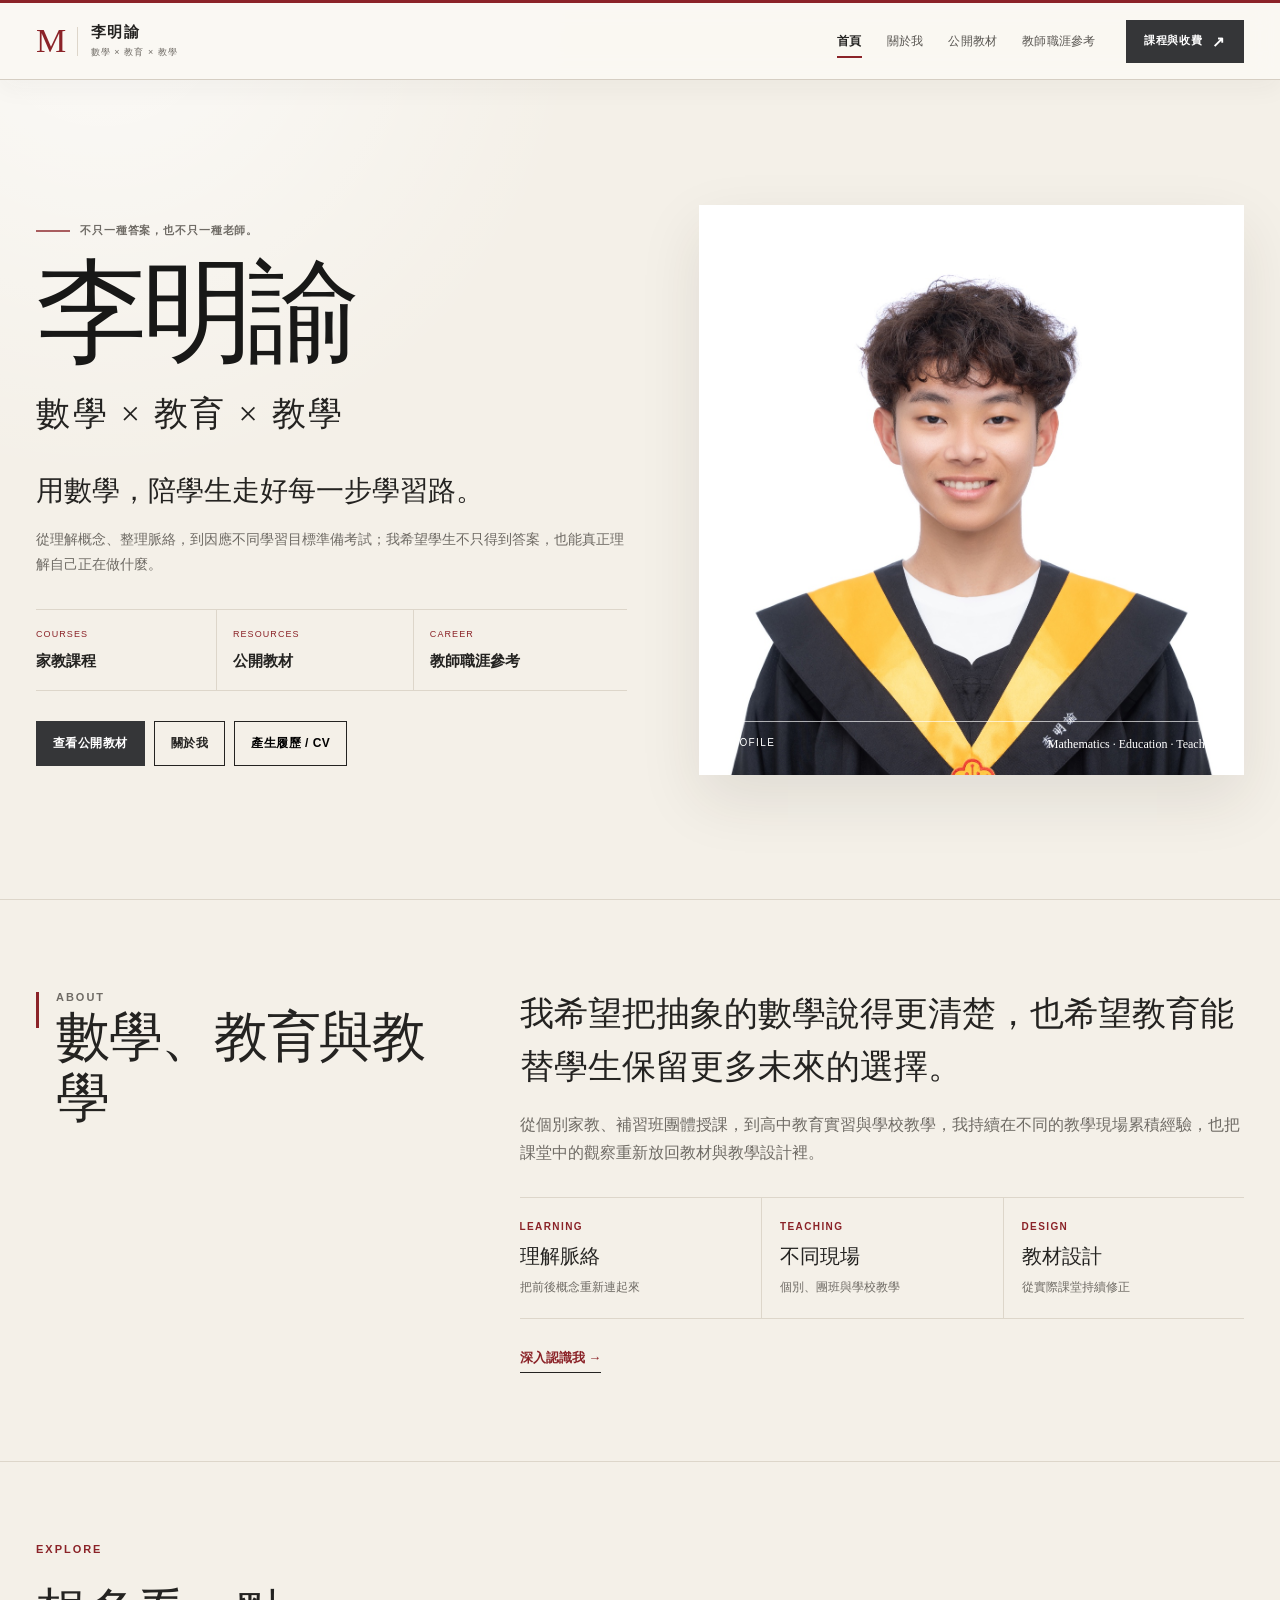
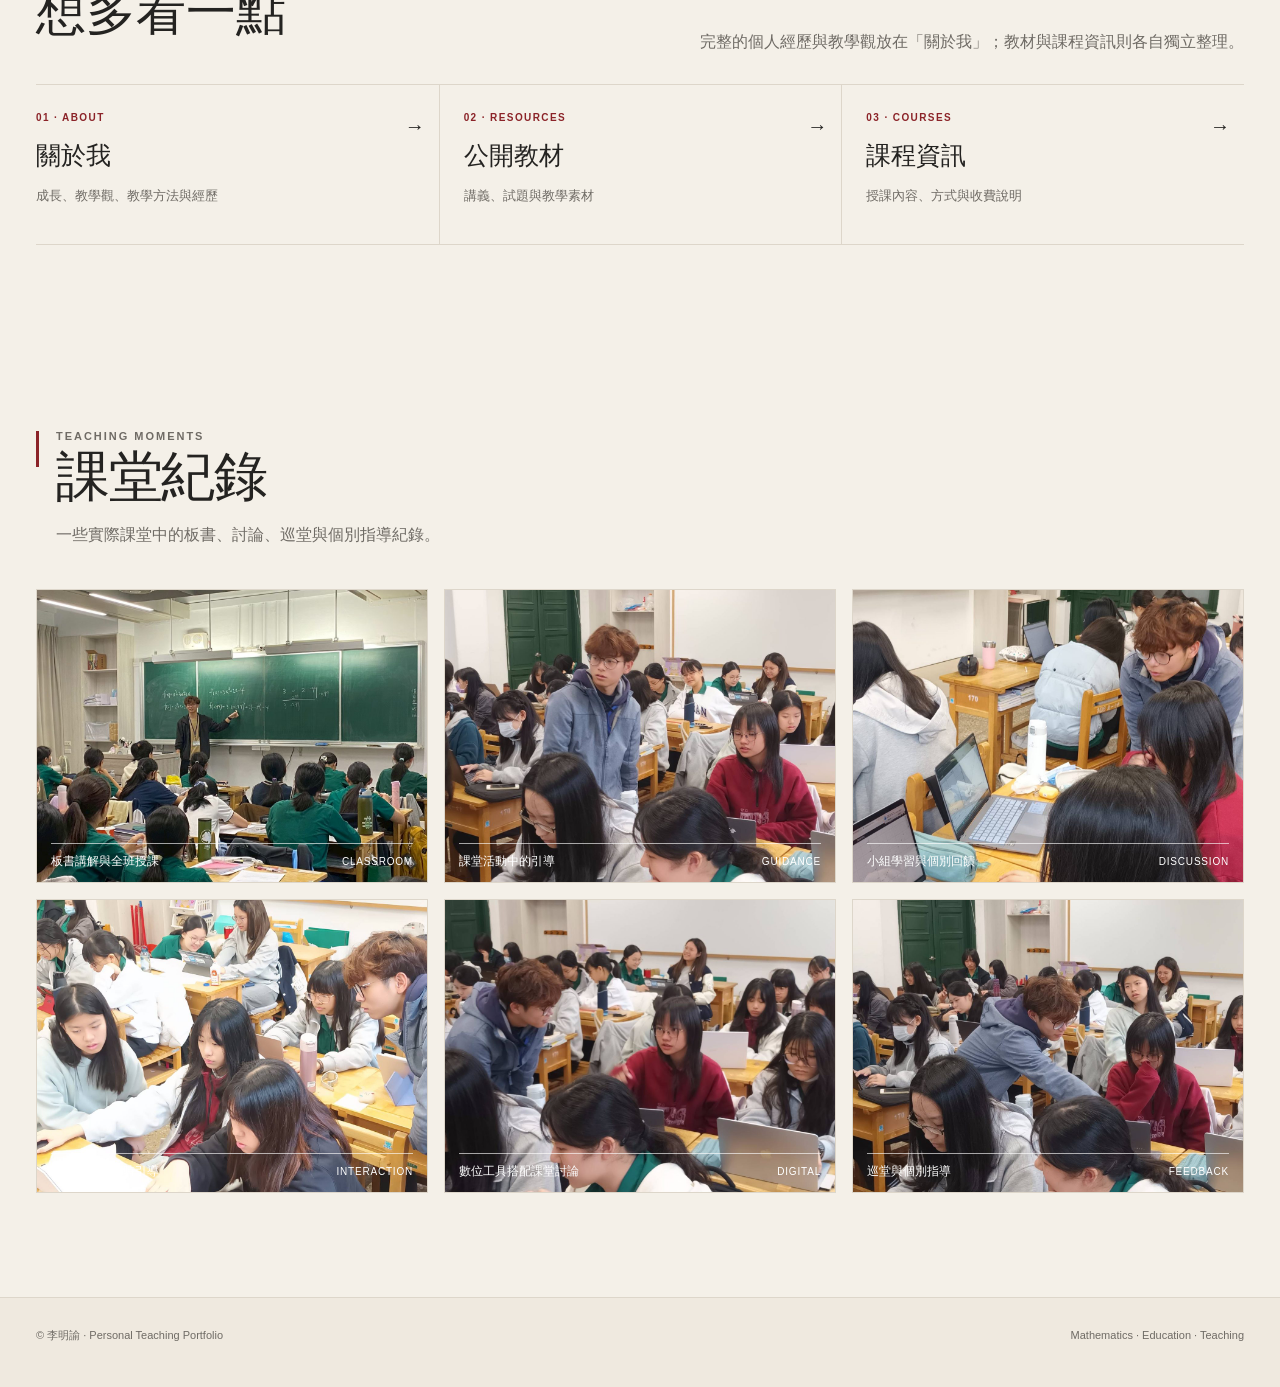
==== index.html @ 2fd309da "Add files via upload" ====
<!DOCTYPE html>

<html lang="zh-Hant">
<head>
<meta charset="utf-8"/>
<meta content="width=device-width, initial-scale=1" name="viewport"/>
<title>李明諭｜數學 × 教育 × 教學</title>
<link rel="icon" href="favicon.svg" type="image/svg+xml"/>
<meta content="國立臺灣大學數學系畢業。分享數學教學、公開教材、教師職涯參考與課程資訊。" name="description"/>
<style>

:root{
  --paper:#F9F7F2;
  --paper2:#FFFDF9;
  --ink:#303431;
  --muted:#74756F;
  --sage:#B87255;
  --sage2:#46524B;
  --line:#E3E0D8;
  --warm:#87917C;
  --serif:"Noto Serif TC","Songti TC","PMingLiU",serif;
  --sans:"Inter","Noto Sans TC","PingFang TC","Microsoft JhengHei",sans-serif;
}
*{box-sizing:border-box}
html{scroll-behavior:smooth}
body{margin:0;background:var(--paper);color:var(--ink);font-family:var(--sans);line-height:1.75}
a{color:inherit;text-decoration:none}
button{font:inherit}
.wrap{max-width:var(--max);margin:auto;padding:0 24px}
header{position:sticky;top:0;z-index:50;background:rgba(249,247,242,.97);backdrop-filter:blur(14px);border-top:3px solid var(--sage);border-bottom:1px solid rgba(217,212,202,.9);box-shadow:0 7px 22px rgba(48,52,49,.035)}
.nav{min-height:78px;display:flex;align-items:center;justify-content:space-between;gap:28px}
.brand{display:flex;align-items:center;gap:12px;flex:0 0 auto}
.brandmark{width:42px;height:42px;border:1px solid var(--ink);border-radius:2px;display:grid;place-items:center;font-family:var(--serif);font-size:21px;transition:.2s ease}
.brand:hover .brandmark{background:var(--ink);color:var(--paper)}
.brand strong{display:block;font-size:14px;letter-spacing:.09em;line-height:1.35}
.brand small{display:block;font-family:var(--serif);font-size:10px;color:var(--muted);letter-spacing:.04em;margin-top:2px}
.nav-right{display:flex;align-items:center;gap:22px;margin-left:auto}
nav{display:flex;align-items:center;gap:5px;font-size:13px}
nav a{position:relative;padding:10px 13px;border:0;border-radius:2px;color:var(--muted);transition:.18s ease;white-space:nowrap}
nav a:hover{background:rgba(184,114,85,.07);color:var(--ink)}
nav a.active{background:rgba(184,114,85,.10);color:var(--ink);font-weight:700}
nav a.active:after{content:"";position:absolute;left:13px;right:13px;bottom:6px;height:1px;background:var(--sage)}
.nav-cta{display:inline-flex;align-items:center;justify-content:center;gap:9px;min-height:44px;padding:0 17px;background:var(--ink);color:var(--paper);border:1px solid var(--ink);font-size:12px;font-weight:700;letter-spacing:.04em;white-space:nowrap;transition:.18s ease}
.nav-cta:hover{background:var(--sage2);border-color:var(--sage2);transform:translateY(-1px)}
.nav-cta.active{background:var(--sage);border-color:var(--sage)}
.nav-cta .arrow{font-size:15px;line-height:1}
.menu-toggle{display:none;width:42px;height:42px;border:1px solid var(--line);background:transparent;color:var(--ink);font-size:18px;cursor:pointer}
section{padding:108px 0}
.border-top{border-top:1px solid var(--line)}
.eyebrow{font-size:11px;letter-spacing:.23em;color:var(--sage);font-weight:700;margin:0 0 10px}
.heading{max-width:790px;margin-bottom:44px}
.heading h2{font-family:var(--serif);font-size:clamp(38px,5vw,62px);font-weight:500;letter-spacing:-.035em;line-height:1.12;margin:0 0 14px}
.heading p{margin:0;color:var(--muted)}

.hero{min-height:calc(100svh - 68px);display:grid;grid-template-columns:1.05fr .95fr;gap:68px;align-items:center;padding-top:58px;padding-bottom:58px}
.hero h1{font-family:var(--serif);font-size:clamp(72px,10vw,120px);font-weight:500;line-height:.92;letter-spacing:-.065em;margin:5px 0 16px}
.hero-en{font-family:var(--serif);font-size:clamp(20px,2.2vw,28px);color:var(--sage);margin:0 0 27px}
.lead{font-size:clamp(19px,2vw,24px);max-width:650px;margin:0 0 30px}
.chips{display:flex;gap:8px;flex-wrap:wrap;margin-bottom:28px}
.chip{border:1px solid var(--line);border-radius:999px;padding:7px 11px;font-size:12px;color:var(--muted);background:rgba(255,255,255,.22)}
.actions{display:flex;gap:10px;flex-wrap:wrap}
.btn{display:inline-flex;align-items:center;justify-content:center;min-height:47px;border:1px solid var(--ink);border-radius:999px;padding:9px 17px;font-size:14px;font-weight:650;background:transparent;cursor:pointer}
.btn.primary{background:var(--ink);color:var(--paper)}
.btn:hover{background:var(--paper2)}
.btn.primary:hover{background:var(--sage2)}

.portrait{position:relative;background:var(--paper2);border:1px solid var(--line);padding:16px 16px 70px;box-shadow:0 18px 50px rgba(48,52,49,.065);min-height:590px}
.portrait:before{content:"";position:absolute;inset:12px -12px -12px 12px;border:1px solid #B77B5C2E;z-index:-1}
.portrait .photo{height:500px;background:
radial-gradient(circle at 50% 34%,#B77B5C2E 0 80px,transparent 81px),
linear-gradient(145deg,#EFEAE2,#FFFDFC);
display:grid;place-items:center;color:var(--sage);font-family:var(--serif);font-size:76px}
.portrait .photo img{width:100%;height:100%;object-fit:cover;object-position:center top;display:block}
.portrait .caption{position:absolute;left:34px;right:34px;bottom:19px;border-top:1px solid var(--line);padding-top:12px;display:flex;justify-content:space-between;gap:15px}
.caption span{font-size:10px;letter-spacing:.14em;color:var(--muted)}
.caption strong{font-family:var(--serif);font-size:12px;font-weight:500}

.about-grid{display:grid;grid-template-columns:190px minmax(0,1fr);gap:64px}
.sticky{position:sticky;top:100px;align-self:start}
.about-intro{font-family:var(--serif);font-size:clamp(28px,3.4vw,43px);line-height:1.55;margin:0 0 34px}
.about-copy{columns:2;column-gap:34px;color:#626761}
.about-copy p{break-inside:avoid;margin:0 0 20px}
.about-story{max-width:980px;width:100%}
.about-intro{padding:0 0 10px}
.about-kicker{font-size:13px;letter-spacing:.16em;text-transform:uppercase;color:var(--sage);margin:0 0 14px}
.about-grid>.heading{max-width:190px;margin-bottom:0}
.about-grid>.heading h2{font-size:clamp(38px,3.2vw,46px);letter-spacing:-.04em;margin-bottom:16px;white-space:nowrap}
.about-grid>.heading>p:not(.eyebrow):not(.about-side-note){font-size:14px;line-height:1.75}
.about-side-nav{margin-top:34px;border-top:1px solid var(--line)}
.about-side-nav a{display:grid;grid-template-columns:25px 1fr;gap:8px;padding:12px 0;border-bottom:1px solid var(--line);text-decoration:none;color:var(--muted);font-size:12px;line-height:1.4}
.about-side-nav a span{font-family:var(--serif);color:var(--sage)}
.about-side-nav a strong{font-weight:500;color:var(--ink)}
.about-side-note{font-family:var(--serif);font-size:15px;line-height:1.65;color:var(--sage2);margin-top:24px}

.about-lead{font-family:var(--serif);font-size:clamp(24px,2.5vw,34px);line-height:1.62;margin:0;max-width:800px;letter-spacing:-.015em}
.about-index{display:grid;grid-template-columns:repeat(3,1fr);gap:0;background:transparent;border-top:1px solid var(--line);border-bottom:1px solid var(--line);margin:34px 0 58px}
.about-index a{display:block;background:transparent;padding:16px 18px 17px 0;text-decoration:none;color:var(--ink);transition:.2s ease;border-right:1px solid var(--line);margin-right:18px}
.about-index a:hover{opacity:.62}
.about-index span{display:inline-block;font-size:11px;letter-spacing:.16em;color:var(--sage);margin-right:10px}
.about-index strong{font-family:var(--serif);font-size:17px;font-weight:500}
.about-index a:last-child{border-right:0;margin-right:0}
.about-chapter{scroll-margin-top:90px;padding:0 0 58px;margin-bottom:58px;border-bottom:1px solid var(--line)}
.about-chapter:last-of-type{margin-bottom:32px}
.about-chapter-head{display:block;margin-bottom:30px;padding-left:0}
.about-no{font-family:var(--serif);font-size:12px;letter-spacing:.22em;color:var(--sage);margin-bottom:10px;padding-top:0;font-variant-numeric:tabular-nums}
.about-chapter h3{font-family:var(--serif);font-size:clamp(31px,3.4vw,44px);font-weight:500;line-height:1.18;margin:0;letter-spacing:-.025em}
.about-deck{font-family:var(--serif);font-size:19px;line-height:1.7;color:var(--sage2);margin:11px 0 0;max-width:none}
.about-body{max-width:820px;margin-left:0;color:#626761;font-size:16px;line-height:1.9}
.about-body p{margin:0 0 18px}
.about-body strong{color:var(--ink)}
.about-body h4{font-family:var(--serif);font-size:23px;font-weight:500;color:var(--ink);margin:38px 0 13px}
.about-quote{font-family:var(--serif);font-size:clamp(21px,2.1vw,28px);line-height:1.65;color:var(--ink);margin:30px 0;padding:4px 0 4px 20px;border-left:2px solid var(--sage)}
.about-subquote{font-family:var(--serif);font-size:20px;line-height:1.7;color:var(--sage2);margin:28px 0}
.about-principles{display:grid;grid-template-columns:repeat(3,1fr);gap:12px;margin:30px 0 8px}
.about-principle{border-top:1px solid var(--line);background:transparent;padding:18px 8px 10px 0}
.about-principle small{display:block;color:var(--sage);letter-spacing:.1em;margin-bottom:10px}
.about-principle strong{font-family:var(--serif);font-size:19px;font-weight:500;line-height:1.45}
.about-detail{margin-top:26px;border-top:1px solid var(--line)}
.about-detail summary{cursor:pointer;list-style:none;padding:18px 0;font-size:14px;letter-spacing:.06em;color:var(--sage2);display:flex;justify-content:space-between;align-items:center}
.about-detail summary::-webkit-details-marker{display:none}
.about-detail summary::after{content:"＋";font-size:20px;font-weight:300}
.about-detail[open] summary::after{content:"－"}
.about-detail-content{padding:10px 0 4px}
.about-status{display:grid;grid-template-columns:1fr 1fr;gap:14px;margin:30px 0}
.about-status-card{border-top:1px solid var(--line);background:transparent;padding:18px 8px 10px 0}
.about-status-card small{display:block;color:var(--sage);letter-spacing:.1em;margin-bottom:9px}
.about-status-card strong{font-family:var(--serif);font-size:20px;font-weight:500;line-height:1.45}
.metrics{display:grid;grid-template-columns:repeat(4,1fr);border-top:1px solid var(--ink);border-bottom:1px solid var(--line);margin-top:38px}
.metric{padding:18px 18px 18px 0;border-right:1px solid var(--line)}
.metric:not(:first-child){padding-left:18px}
.metric:last-child{border-right:0}
.metric strong{display:block;font-family:var(--serif);font-size:23px;font-weight:500}
.metric small{color:var(--muted)}

.dark{background:var(--ink);color:var(--paper)}
.dark .eyebrow{color:#E5DED6}
.dark .heading p{color:#E5DED6}
.framework{display:grid;grid-template-columns:repeat(4,1fr);border-top:1px solid rgba(255,255,255,.24)}
.framework article{min-height:260px;padding:26px 24px 18px 0;border-right:1px solid rgba(255,255,255,.17)}
.framework article:not(:first-child){padding-left:24px}
.framework article:last-child{border-right:0}
.framework span{font-family:var(--serif);color:#E5DED6}
.framework h3{font-family:var(--serif);font-size:27px;font-weight:500;margin:44px 0 10px}
.framework p{margin:0;color:#E5DED6}

.resume-grid{display:grid;grid-template-columns:1.3fr .7fr;gap:54px}
.timeline{border-top:1px solid var(--ink)}
.timeline article{display:grid;grid-template-columns:150px minmax(0,1fr);gap:30px;padding:28px 0;border-bottom:1px solid var(--line)}
.timeline .k{font-family:var(--serif);font-size:12px;line-height:1.55;letter-spacing:.04em;color:var(--sage);font-variant-numeric:tabular-nums}
.timeline h3{margin:0 0 5px;font-family:var(--serif);font-size:21px;font-weight:500}
.timeline .role{margin:0 0 9px;font-size:13px;letter-spacing:.05em;color:var(--sage2)}
.timeline p{margin:0;color:var(--muted);line-height:1.75}
.sidecard{background:var(--sage2);color:var(--paper);padding:30px;align-self:start}
.sidecard h3{font-family:var(--serif);font-size:30px;font-weight:500;margin:0 0 18px}
.sidecard ul{list-style:none;padding:0;margin:0}
.sidecard li{padding:9px 0;border-bottom:1px solid rgba(255,255,255,.16)}

.feature{display:grid;grid-template-columns:1fr 1fr;background:var(--paper2);border:1px solid var(--line);margin-bottom:16px}
.featurecopy{padding:38px}
.featurecopy h3{font-family:var(--serif);font-size:38px;line-height:1.2;font-weight:500;margin:9px 0 14px}
.featurecopy p{color:var(--muted)}
.tags{display:flex;gap:7px;flex-wrap:wrap;margin:20px 0}
.tag{border:1px solid var(--line);border-radius:999px;padding:5px 9px;font-size:11px;color:var(--muted)}
.preview{min-height:355px;background:
repeating-linear-gradient(0deg,transparent 0 29px,#B77B5C1F 30px 31px),
radial-gradient(circle at 66% 34%,transparent 0 64px,#B77B5C38 65px 67px,transparent 68px),
linear-gradient(135deg,#ece7dd,#FFFDFC);
display:flex;align-items:flex-end;padding:20px}
.preview span{font-family:var(--serif);font-size:13px;background:rgba(251,249,244,.9);padding:8px 10px;color:var(--sage)}
.cards{display:grid;grid-template-columns:repeat(3,1fr);gap:14px}
.card{background:var(--paper2);border:1px solid var(--line);padding:24px;min-height:240px}
.card small{color:var(--sage);letter-spacing:.1em}
.card h3{font-family:var(--serif);font-size:27px;line-height:1.3;font-weight:500;margin:16px 0 10px}
.card p{color:var(--muted);margin:0}

.gallery{display:grid;grid-template-columns:1.3fr .7fr .7fr;grid-auto-rows:230px;gap:12px}
.g{position:relative;border:1px solid var(--line);overflow:hidden;background:linear-gradient(145deg,#e7e3da,#FFFDFC)}
.g.big{grid-row:span 2}
.g img{position:absolute;inset:0;width:100%;height:100%;object-fit:cover;display:block;transition:transform .45s ease}
.g:hover img{transform:scale(1.025)}
.g.focus-top img{object-position:center 28%}
.g.focus-right img{object-position:66% center}
.g .p{position:absolute;inset:0;display:grid;place-items:center;font-family:var(--serif);font-size:56px;color:#B77B5C5C}
.g:after{content:"";position:absolute;inset:45% 0 0;background:linear-gradient(transparent,rgba(39,48,43,.60))}
.g label{position:absolute;z-index:2;left:16px;right:16px;bottom:14px;padding-top:9px;border-top:1px solid rgba(255,255,255,.62);display:flex;justify-content:space-between;color:#fff;font-size:11px}
/* Teaching Moments: six photos use one consistent visual scale */
.teaching-gallery{
  display:grid;
  grid-template-columns:repeat(3,minmax(0,1fr));
  grid-auto-rows:auto;
  gap:16px;
}
.teaching-gallery .g{
  margin:0;
  aspect-ratio:4 / 3;
  min-width:0;
}
.teaching-gallery .g.big{
  grid-row:auto;
  grid-column:auto;
}
.teaching-gallery .g label{
  left:14px;
  right:14px;
  bottom:12px;
  gap:12px;
  align-items:flex-end;
}
.teaching-gallery .g label span{
  font-size:12px;
  line-height:1.45;
}
.teaching-gallery .g label strong{
  flex:0 0 auto;
  font-size:10px;
  font-weight:500;
  letter-spacing:.08em;
}


.growth{display:grid;grid-template-columns:repeat(3,1fr);gap:18px}
.grow{border-top:2px solid var(--sage);padding-top:20px}
.grow h3{font-family:var(--serif);font-size:27px;line-height:1.35;font-weight:500;margin:8px 0}
.grow p{color:var(--muted)}

.notes{display:grid;grid-template-columns:1fr 1fr;border-top:1px solid var(--ink)}
.note{padding:26px 28px 26px 0;border-bottom:1px solid var(--line)}
.note:nth-child(odd){border-right:1px solid var(--line)}
.note:nth-child(even){padding-left:28px}
.note small{color:var(--sage);letter-spacing:.1em}
.note h3{font-family:var(--serif);font-size:27px;font-weight:500;line-height:1.35;margin:9px 0}
.note p{color:var(--muted);margin:0}

.cvpromo{display:grid;grid-template-columns:1fr auto;gap:28px;align-items:center;padding:36px;border:1px solid var(--line);background:var(--paper2)}
.cvpromo h3{font-family:var(--serif);font-size:34px;font-weight:500;margin:0 0 8px}
.cvpromo p{margin:0;color:var(--muted);max-width:700px}

.contact{background:var(--sage2);color:var(--paper);padding:66px;text-align:center}
.contact h2{font-family:var(--serif);font-size:clamp(40px,5vw,62px);font-weight:500;line-height:1.2;margin:7px auto 14px}
.contact p{color:#E5DED6}
footer{border-top:1px solid var(--line);padding:28px 0 42px;color:var(--muted);font-size:11px}
footer .wrap{display:flex;justify-content:space-between}


/* Courses & Tuition */
.enrollment-notice{
  display:flex;
  gap:18px;
  align-items:baseline;
  margin:-8px 0 34px;
  padding:15px 0;
  border-top:1px solid var(--sage);
  border-bottom:1px solid var(--line);
}
.enrollment-notice small{
  flex:0 0 auto;
  font-size:10px;
  letter-spacing:.16em;
  color:var(--sage);
}
.enrollment-notice strong{
  font-family:var(--serif);
  font-size:17px;
  font-weight:500;
  color:var(--ink);
}
.course-shell{display:grid;grid-template-columns:.9fr 1.1fr;gap:42px;align-items:start}
.course-intro{position:sticky;top:96px}
.course-intro .price-lead{font-family:var(--serif);font-size:34px;line-height:1.35;margin:7px 0 16px}
.course-intro p{color:var(--muted)}
.course-badges{display:flex;gap:8px;flex-wrap:wrap;margin-top:20px}
.course-badge{border:1px solid var(--line);border-radius:99px;padding:7px 10px;background:var(--paper2);font-size:11px;color:var(--muted)}
.pricebox{background:var(--paper2);border:1px solid var(--line);padding:26px}
.pricebox h3{font-family:var(--serif);font-size:28px;font-weight:500;margin:0 0 16px}
.price-table-wrap{overflow-x:auto}
.price-table{width:100%;border-collapse:collapse;min-width:610px}
.price-table th,.price-table td{padding:12px 10px;border-bottom:1px solid var(--line);text-align:left;font-size:12px;vertical-align:top}
.price-table th{font-size:10px;letter-spacing:.1em;color:var(--muted);font-weight:700}
.price-table td strong{font-family:var(--serif);font-size:17px;font-weight:500}
.price-note{margin-top:14px;padding-top:14px;border-top:1px solid var(--line);font-size:11px;color:var(--muted)}
.course-types{margin-top:18px;display:grid;grid-template-columns:repeat(3,1fr);gap:12px}
.course-group{background:var(--paper2);border:1px solid var(--line);padding:22px}
.course-group>small{color:var(--sage);letter-spacing:.12em}
.course-group h3{font-family:var(--serif);font-size:26px;font-weight:500;margin:7px 0 15px}
.course-group details{border-top:1px solid var(--line)}
.course-group summary{cursor:pointer;padding:12px 0;font-size:13px;font-weight:650;list-style:none}
.course-group summary::-webkit-details-marker{display:none}
.course-group summary:after{content:"＋";float:right;color:var(--sage)}
.course-group details[open] summary:after{content:"－"}
.course-group details p{font-size:12px;color:var(--muted);margin:0 0 12px}
.course-info{display:grid;grid-template-columns:repeat(4,1fr);margin-top:17px;border-top:1px solid var(--ink);border-bottom:1px solid var(--line)}
.course-info div{padding:16px;border-right:1px solid var(--line)}
.course-info div:first-child{padding-left:0}.course-info div:last-child{border-right:0}
.course-info strong{display:block;font-family:var(--serif);font-size:18px;font-weight:500}
.course-info small{color:var(--muted)}

/* Resume builder */
.resume-layer{position:fixed;inset:0;background:rgba(39,48,43,.64);backdrop-filter:blur(5px);z-index:100;display:none;overflow:auto;padding:24px}
.resume-layer.open{display:block}
.builder{max-width:1180px;margin:auto;display:grid;grid-template-columns:310px 1fr;gap:16px}
.controls{background:var(--paper);padding:24px;position:sticky;top:0;align-self:start;max-height:calc(100vh - 48px);overflow:auto}
.controls h3{font-family:var(--serif);font-size:28px;font-weight:500;margin:0 0 8px}
.controls p{font-size:12px;color:var(--muted)}
.controlrow{padding:12px 0;border-top:1px solid var(--line)}
.controlrow label{display:flex;align-items:center;gap:9px;font-size:13px;cursor:pointer}
.ctrl-actions{display:flex;gap:8px;flex-wrap:wrap;margin-top:16px}
.resume-paper{background:#fff;color:#1c211e;min-height:1123px;padding:58px 66px;box-shadow:0 20px 70px rgba(0,0,0,.22)}
.r-head{display:grid;grid-template-columns:1fr auto;gap:20px;border-bottom:1.5px solid #222;padding-bottom:20px;margin-bottom:24px}
.r-head h1{font-family:var(--serif);font-size:38px;font-weight:500;margin:0}
.r-head .sub{font-size:14px;color:#555;margin-top:4px}
.r-contact{text-align:right;font-size:11px;color:#555}
.r-section{margin:23px 0}
.r-section.hidden{display:none}
.r-section h2{font-size:11px;letter-spacing:.18em;text-transform:uppercase;border-bottom:1px solid #bbb;padding-bottom:5px;margin:0 0 12px}
.r-item{display:grid;grid-template-columns:125px 1fr;gap:16px;margin:11px 0}
.r-date{font-size:11px;color:#666}
.r-item h3{font-size:14px;margin:0 0 3px}
.r-item p{font-size:12px;line-height:1.5;color:#444;margin:0}
.r-list{margin:0;padding-left:18px;font-size:12px;color:#444}
.r-note{font-size:10px;color:#777;margin-top:18px}

/* language */
.en-only{display:none}
body.resume-en .zh-only{display:none!important}
body.resume-en .en-only{display:block!important}

@media(max-width:920px){
  .nav{min-height:70px;gap:12px}
  .brand small{display:none}
  .nav-right{gap:8px}
  .nav-right nav{display:none;position:absolute;top:73px;left:0;right:0;background:var(--paper2);border-bottom:1px solid var(--line);padding:10px 20px 16px;box-shadow:0 14px 28px rgba(48,52,49,.08)}
  .nav-right nav.open{display:grid;grid-template-columns:1fr 1fr}
  .nav-right nav a{display:block;padding:11px 12px}
  .nav-cta{min-height:40px;padding:0 12px;font-size:11px}
  .menu-toggle{display:grid;place-items:center}
  .about-side-nav,.about-side-note{display:none}
  .about-intro{padding-left:0}
  .about-index{display:grid;margin-left:0}
  .about-chapter-head{display:block}
  .about-body{margin-left:0}
  .hero,.about-grid,.resume-grid,.feature{grid-template-columns:1fr}
  .hero{min-height:auto}
  .sticky{position:static}
  .metrics{grid-template-columns:1fr 1fr}
  .framework{grid-template-columns:1fr 1fr}
  .framework article:nth-child(2){border-right:0}
  .cards,.growth{grid-template-columns:1fr 1fr}
  .gallery{grid-template-columns:1fr 1fr}
  .g.big{grid-row:auto;grid-column:span 2}
  .builder{grid-template-columns:1fr}
  .controls{position:static;max-height:none}
  .course-shell{grid-template-columns:1fr}.course-intro{position:static}.course-types{grid-template-columns:1fr 1fr}.course-info{grid-template-columns:1fr 1fr}
}
@media(max-width:920px){
  .teaching-gallery{grid-template-columns:repeat(2,minmax(0,1fr));gap:14px}
  .teaching-gallery .g.big{grid-column:auto;grid-row:auto}
}
@media(max-width:640px){
  .wrap{padding:0 18px}
  section{padding:80px 0}
  .hero h1{font-size:70px}
  .portrait{min-height:470px}
  .portrait .photo{height:385px}
  .about-copy{columns:1}
  .about-index{grid-template-columns:repeat(3,1fr);margin-left:0}
  .about-chapter-head{display:block}
  .about-no{padding-top:0}
  .about-body{margin-left:0}
  .about-principles{grid-template-columns:1fr}
  .about-status{grid-template-columns:1fr}
  .about-chapter{padding:0 0 46px;margin-bottom:46px}
  .about-deck{font-size:19px}
  .metrics,.framework,.cards,.growth,.notes,.gallery{grid-template-columns:1fr}
  .metric,.metric:not(:first-child){padding:14px 0;border-right:0;border-bottom:1px solid var(--line)}
  .framework article,.framework article:not(:first-child){min-height:auto;padding:22px 0;border-right:0;border-bottom:1px solid rgba(255,255,255,.17)}
  .timeline article{grid-template-columns:1fr;gap:5px}
  .note,.note:nth-child(even),.note:nth-child(odd){padding:23px 0;border-right:0}
  .g.big{grid-column:auto}
  .teaching-gallery{grid-template-columns:1fr;gap:14px}
  .teaching-gallery .g{aspect-ratio:4 / 3}
  .cvpromo{grid-template-columns:1fr}
  .contact{padding:46px 22px}
  footer .wrap{display:block}
  .resume-layer{padding:0}
  .controls{padding:18px}
  .resume-paper{padding:34px 24px;min-height:auto}
  .r-head{grid-template-columns:1fr}
  .r-contact{text-align:left}
  .r-item{grid-template-columns:1fr;gap:2px}
}
@media print{
  body{background:#fff}
  header,main,footer,.controls{display:none!important}
  .resume-layer{display:block!important;position:static;background:none;padding:0}
  .builder{display:block;max-width:none}
  .resume-paper{box-shadow:none;min-height:auto;padding:0;margin:0}
  @page{size:A4;margin:14mm}
}

/* Public Resources */
.resources-toolbar{display:flex;justify-content:space-between;gap:18px;align-items:center;margin-bottom:24px;flex-wrap:wrap}
.resource-search{flex:1;min-width:240px;max-width:430px;display:flex;align-items:center;border:1px solid var(--line);background:var(--paper2);border-radius:999px;padding:0 14px}
.resource-search input{width:100%;border:0;background:transparent;outline:0;padding:10px 4px;font:inherit;font-size:13px;color:var(--ink)}
.resource-filters{display:flex;gap:8px;flex-wrap:wrap}
.filter-btn{border:1px solid var(--line);background:transparent;border-radius:999px;padding:7px 11px;font-size:11px;color:var(--muted);cursor:pointer}
.filter-btn.active{background:var(--ink);color:var(--paper);border-color:var(--ink)}
.resource-grid{display:grid;grid-template-columns:repeat(3,1fr);gap:14px}
.resource-card{background:var(--paper2);border:1px solid var(--line);display:flex;flex-direction:column;min-height:340px}
.resource-cover{height:160px;position:relative;overflow:hidden;border-bottom:1px solid var(--line);background:repeating-linear-gradient(0deg,transparent 0 28px,#B77B5C17 29px 30px),linear-gradient(145deg,#ece7dc,#FFFDFC)}
.resource-cover .symbol{position:absolute;right:18px;top:8px;font-family:var(--serif);font-size:72px;color:#B77B5C42}
.resource-cover .level{position:absolute;left:16px;top:14px;border:1px solid rgba(48,52,49,.13);background:rgba(251,249,244,.75);border-radius:999px;padding:4px 8px;font-size:10px;color:var(--sage2)}
.resource-body{padding:20px;display:flex;flex-direction:column;flex:1}
.resource-meta{display:flex;justify-content:space-between;gap:12px;font-size:10px;letter-spacing:.08em;color:var(--sage);text-transform:uppercase}
.resource-card h3{font-family:var(--serif);font-weight:500;font-size:25px;line-height:1.3;margin:10px 0 8px}
.resource-card p{font-size:12px;color:var(--muted);margin:0 0 16px}
.resource-tags{display:flex;gap:6px;flex-wrap:wrap;margin-top:auto;margin-bottom:16px}
.resource-tag{font-size:10px;border:1px solid var(--line);border-radius:999px;padding:4px 7px;color:var(--muted)}
.resource-actions{display:flex;gap:7px;flex-wrap:wrap}
.resource-link{display:inline-flex;align-items:center;justify-content:center;border:1px solid var(--ink);border-radius:999px;padding:7px 10px;font-size:11px;cursor:pointer;background:transparent}
.resource-link.primary{background:var(--ink);color:var(--paper)}
.resource-link.disabled{opacity:.4;pointer-events:none;border-color:var(--line)}
.resource-count{font-size:11px;color:var(--muted);margin-bottom:10px}
.resources-note{margin-top:28px;display:grid;grid-template-columns:1.15fr .85fr;gap:18px}
.resources-note>div{border-top:1px solid var(--ink);padding-top:18px}
.resources-note h3{font-family:var(--serif);font-size:25px;font-weight:500;margin:0 0 7px}
.resources-note p{font-size:12px;color:var(--muted);margin:0}
.resource-modal{position:fixed;inset:0;z-index:120;background:rgba(39,48,43,.64);backdrop-filter:blur(6px);display:none;padding:24px;overflow:auto}
.resource-modal.open{display:grid;place-items:center}
.resource-modal-card{max-width:720px;width:100%;background:var(--paper2);border:1px solid var(--line);padding:30px;position:relative}
.resource-modal-card h3{font-family:var(--serif);font-size:34px;font-weight:500;margin:4px 0 10px}
.resource-modal-card p{color:var(--muted)}
.resource-modal-close{position:absolute;right:16px;top:14px;border:1px solid var(--line);border-radius:50%;width:34px;height:34px;background:transparent;cursor:pointer}
.resource-modal-list{display:grid;grid-template-columns:repeat(2,1fr);gap:12px;margin-top:18px}
.resource-modal-list div{border-top:1px solid var(--line);padding-top:10px}
.resource-modal-list strong{display:block;font-family:var(--serif);font-weight:500;font-size:16px}
.resource-modal-list small{color:var(--muted)}
@media(max-width:920px){.resource-grid{grid-template-columns:1fr 1fr}.resources-note{grid-template-columns:1fr}}
@media(max-width:640px){.resource-grid,.resource-modal-list{grid-template-columns:1fr}}


@media(max-width:520px){
  .about-index{grid-template-columns:1fr}
  .about-index a{border-right:0;border-bottom:1px solid var(--line);margin-right:0;padding:12px 0}
  .about-index a:last-child{border-bottom:0}
}








/* V14 — Apricot × Olive */
body{
  background:
    radial-gradient(circle at 88% 7%, rgba(184,114,85,.045), transparent 27%),
    radial-gradient(circle at 7% 58%, rgba(135,145,124,.035), transparent 24%),
    var(--paper);
}
.eyebrow{color:#A96549}
.btn.primary{
  background:var(--sage2);
  border-color:var(--sage2);
}
.btn.primary:hover{
  background:#39443F;
  border-color:#39443F;
}
.btn.ghost:hover{
  border-color:#CBC7BE;
  background:rgba(255,253,249,.76);
}
.enrollment-notice{
  border-top-color:#C98B6D;
  background:linear-gradient(90deg,rgba(184,114,85,.045),transparent 66%);
}
.enrollment-notice small{color:#A96549}

/* Keep warm orange as an accent; use olive for structural cues. */
.timeline-dot{background:var(--warm)}
.step-no{background:var(--sage)}
.about-detail summary::after{color:var(--warm)}
.resource-cover{
  background:linear-gradient(145deg,#EFEAE2,#FFFDF9);
}

/* Softer dark blocks: less brown, more neutral teacher-portfolio tone. */
.sidecard,.contact{
  background:var(--sage2);
}
.sidecard p,.contact p{
  color:rgba(249,247,242,.78);
}

a:focus-visible,button:focus-visible,summary:focus-visible{
  outline:2px solid #B87255;
  outline-offset:3px;
}


.hero-identity{
  display:inline-flex;
  align-items:center;
  gap:9px;
  color:#A96549;
  letter-spacing:.12em;
}
.hero-identity::before{
  content:"";
  width:22px;
  height:1px;
  background:currentColor;
  opacity:.72;
}


.hero-identity{
  letter-spacing:.08em;
  text-transform:none;
}
@media(max-width:640px){
  .hero-identity{
    font-size:11px;
    line-height:1.6;
  }
}



/* V25 — Teacher career reference, positioned away from personal tuition */

/* Compact career reference: secondary content on the homepage */
.career-compact{padding:38px 0}
.career-details{border-top:1px solid var(--ink);border-bottom:1px solid var(--line)}
.career-details summary{list-style:none;cursor:pointer;display:flex;align-items:center;justify-content:space-between;gap:24px;padding:22px 0}
.career-details summary::-webkit-details-marker{display:none}
.career-summary-copy .eyebrow{margin:0 0 6px}
.career-summary-copy h2{font-family:var(--serif);font-size:clamp(24px,3vw,34px);font-weight:500;letter-spacing:-.025em;line-height:1.15;margin:0 0 5px}
.career-summary-copy>p:last-child{margin:0;color:var(--muted);font-size:12px}
.career-summary-action{flex:0 0 auto;font-size:11px;letter-spacing:.06em;color:var(--sage2);white-space:nowrap}
.career-summary-action span{display:inline-block;margin-left:5px;transition:transform .2s ease}
.career-details[open] .career-summary-action span{transform:rotate(45deg)}
.career-details-body{padding:24px 0 38px}
.career-details-body .career-intro{margin-top:0}
@media(max-width:640px){
  .career-compact{padding:28px 0}
  .career-details summary{padding:18px 0;align-items:flex-end}
  .career-summary-copy h2{font-size:25px}
  .career-summary-copy>p:last-child{max-width:230px}
  .career-summary-action{font-size:10px}
}
.career-intro{max-width:820px;margin-bottom:28px;color:var(--muted)}
.career-callout{display:grid;grid-template-columns:1fr 1fr;gap:14px;margin:0 0 24px}
.career-callout>div{border-top:1px solid var(--ink);padding:16px 0 0}
.career-callout strong{display:block;font-family:var(--serif);font-size:22px;font-weight:500;margin-bottom:5px}
.career-callout p{margin:0;color:var(--muted);font-size:12px}
.career-table-wrap{overflow-x:auto;border-top:1px solid var(--ink);-webkit-overflow-scrolling:touch}
.career-table{width:100%;min-width:1080px;border-collapse:collapse;background:var(--paper2)}
.career-table th,.career-table td{padding:15px 13px;text-align:left;vertical-align:top;border-bottom:1px solid var(--line);font-size:12px;line-height:1.65}
.career-table th{font-size:10px;letter-spacing:.08em;color:var(--muted);font-weight:600;background:#F3F0E9;white-space:nowrap}
.career-table td:first-child{width:155px}
.career-table td:nth-child(2){width:150px}
.career-table td:nth-child(3){width:160px}
.career-table td:nth-child(4){width:90px}
.career-table td:nth-child(5){width:90px}
.career-table strong{font-family:var(--serif);font-size:16px;font-weight:500;color:var(--ink)}
.career-table .money{font-family:var(--serif);font-size:17px;color:var(--sage);white-space:nowrap}
.career-table .sub{display:block;color:var(--muted);font-size:10px;margin-top:4px}
.career-tag{display:inline-block;border:1px solid var(--line);border-radius:999px;padding:3px 7px;font-size:10px;white-space:nowrap}
.career-notes{display:grid;grid-template-columns:1.1fr .9fr;gap:28px;margin-top:28px}
.career-notes>div{border-top:1px solid var(--ink);padding-top:16px}
.career-notes h3{font-family:var(--serif);font-size:23px;font-weight:500;margin:0 0 8px}
.career-notes p,.career-notes li{font-size:12px;color:var(--muted)}
.career-notes ul{margin:8px 0 0;padding-left:18px}
.career-source-list{display:grid;gap:8px}
.career-source-list a{font-size:11px;color:var(--sage2);text-decoration:underline;text-decoration-color:rgba(70,82,75,.25);text-underline-offset:3px}
.career-updated{font-size:10px;color:var(--muted);letter-spacing:.05em;margin-top:14px}
@media(max-width:760px){
  .career-callout,.career-notes{grid-template-columns:1fr}
  .career-table-wrap{margin-right:-24px;padding-right:24px}
}


    .career-star-note {
      margin-top: .35rem;
      font-size: .88rem;
      color: var(--muted);
    }
  



/* V28 — true multi-page structure */

.page-career #career{padding:72px 0 108px}
.page-career .career-details{border-top:0}
.page-career .career-details summary{cursor:default;pointer-events:none;padding-top:10px}
.page-career .career-summary-action{display:none}
.page-career .career-summary-copy h2{font-size:clamp(38px,5vw,62px)}
.page-courses #courses,.page-resources #resources,.page-about #about{padding-top:72px}
.page-intro{padding:72px 0 28px}
.page-intro .heading{margin-bottom:0}
.page-links{display:grid;grid-template-columns:repeat(3,1fr);gap:12px;margin-top:34px}
.page-link{border-top:1px solid var(--line);padding:18px 8px 8px 0}
.page-link small{display:block;color:var(--sage);letter-spacing:.12em;margin-bottom:8px}
.page-link strong{font-family:var(--serif);font-size:19px;font-weight:500}
.page-link p{font-size:13px;color:var(--muted);margin:7px 0 0}
@media(max-width:760px){.page-links{grid-template-columns:1fr}.page-career #career,.page-courses #courses,.page-resources #resources,.page-about #about{padding-top:48px}}


/* V32: let short prose use the available width; wrap only when the viewport really requires it. */
.heading,.lead,.about-story,.about-lead,.about-deck,.career-intro,.cvpromo p{max-width:none}

/* V33 — concise homepage */
.home-intro{padding:88px 0}
.home-intro-grid{display:grid;grid-template-columns:minmax(240px,.72fr) minmax(0,1.28fr);gap:72px;align-items:start}
.home-intro-heading{margin:0}
.home-intro-heading h2{font-size:clamp(36px,4.2vw,54px);margin-bottom:0}
.home-intro-copy{max-width:850px}
.home-intro-lead{font-family:var(--serif);font-size:clamp(24px,2.8vw,34px);line-height:1.55;margin:0 0 18px}
.home-intro-copy>p:not(.home-intro-lead){color:var(--muted);margin:0 0 30px}
.home-feature-row{display:grid;grid-template-columns:repeat(3,1fr);border-top:1px solid var(--line);border-bottom:1px solid var(--line);margin:0 0 24px}
.home-feature-row>div{padding:20px 18px 20px 0;display:flex;flex-direction:column;gap:3px}
.home-feature-row>div+div{border-left:1px solid var(--line);padding-left:18px}
.home-feature-row small,.home-links small{font-size:10px;letter-spacing:.14em;color:var(--sage);font-weight:700}
.home-feature-row strong{font-family:var(--serif);font-size:20px;font-weight:500}
.home-feature-row span{font-size:12px;color:var(--muted)}
.text-link{display:inline-block;font-size:13px;font-weight:700;border-bottom:1px solid var(--ink);padding-bottom:2px}
.home-explore{padding:78px 0}
.home-explore-head{display:flex;justify-content:space-between;gap:50px;align-items:end;margin-bottom:28px}
.home-explore-head h2{font-family:var(--serif);font-size:clamp(34px,4vw,50px);font-weight:500;margin:0}
.home-explore-head>p{max-width:570px;color:var(--muted);margin:0}
.home-links{display:grid;grid-template-columns:repeat(3,1fr);border-top:1px solid var(--line)}
.home-links a{position:relative;min-height:160px;padding:24px 46px 24px 0;border-bottom:1px solid var(--line);display:flex;flex-direction:column;gap:7px}
.home-links a+a{border-left:1px solid var(--line);padding-left:24px}
.home-links strong{font-family:var(--serif);font-size:25px;font-weight:500}
.home-links span{font-size:13px;color:var(--muted)}
.home-links b{position:absolute;right:14px;top:24px;font-weight:400;font-size:20px}
@media(max-width:820px){
  .home-intro-grid{grid-template-columns:1fr;gap:26px}
  .home-feature-row{grid-template-columns:1fr}
  .home-feature-row>div+div{border-left:0;border-top:1px solid var(--line);padding-left:0}
  .home-explore-head{display:block}
  .home-explore-head>p{margin-top:12px}
  .home-links{grid-template-columns:1fr}
  .home-links a+a{border-left:0;padding-left:0}
}


/* V41 — Editorial Burgundy identity, inspired by the approved visual reference */
:root{
  --paper:#F4F0E8;
  --paper2:#FBF9F4;
  --ink:#242321;
  --muted:#6F6B65;
  --sage:#8B2328;
  --sage2:#3D3B37;
  --line:#DDD6CA;
  --warm:#B5AA98;
  --soft:#ECE5DA;
  --max:1240px;
}
body{
  background:
    radial-gradient(circle at 8% 0%,rgba(255,255,255,.68),transparent 30rem),
    var(--paper);
  color:var(--ink);
}
::selection{background:rgba(139,35,40,.14);color:var(--ink)}

/* Header / logo */
header{
  background:rgba(250,248,243,.96);
  border-top:0;
  border-bottom:1px solid rgba(205,197,185,.82);
  box-shadow:0 8px 26px rgba(50,43,37,.045);
}
header::before{content:"";display:block;height:3px;background:var(--sage)}
.nav{min-height:76px}
.brand{gap:13px}
.brandmark{
  width:auto;height:auto;min-width:38px;border:0;border-radius:0;
  position:relative;padding:0 14px 0 0;
  font-family:var(--serif);font-size:34px;line-height:1;color:var(--sage);
  letter-spacing:-.08em;
}
.brandmark::after{content:"";position:absolute;right:0;top:3px;bottom:2px;width:1px;background:var(--line)}
.brand:hover .brandmark{background:transparent;color:var(--ink)}
.brand strong{font-family:var(--serif);font-size:15px;letter-spacing:.12em;font-weight:650;color:var(--ink)}
.brand small{font-family:var(--sans);font-size:9px;letter-spacing:.12em;text-transform:uppercase;color:var(--muted);margin-top:3px}
.nav-right{gap:18px}
nav{gap:1px}
nav a{border-radius:0;padding:10px 12px;color:#595651;font-size:12px;letter-spacing:.02em}
nav a:hover{background:transparent;color:var(--sage)}
nav a.active{background:transparent;color:var(--ink);font-weight:700}
nav a.active:after{left:12px;right:12px;bottom:4px;height:2px;background:var(--sage)}
.nav-cta{min-height:43px;padding:0 17px;background:#353638;border-color:#353638;color:#fff;border-radius:0;font-size:11px;letter-spacing:.08em}
.nav-cta:hover{background:var(--sage);border-color:var(--sage)}
.nav-cta.active{background:var(--sage);border-color:var(--sage)}
.menu-toggle{border-color:var(--line);background:var(--paper2);border-radius:50%}

/* Type and section rhythm */
section{padding:96px 0}
.eyebrow{color:var(--sage);letter-spacing:.18em}
.heading{position:relative;padding-left:20px;margin-bottom:40px}
.heading::before{content:"";position:absolute;left:0;top:4px;width:3px;height:36px;background:var(--sage)}
.heading h2{font-size:clamp(34px,4.4vw,54px);letter-spacing:-.025em}
.heading p:not(.eyebrow){max-width:760px}
.border-top{border-top-color:var(--line)}

/* Homepage hero */
.page-home #home{padding:0}
.hero{min-height:calc(100svh - 79px);grid-template-columns:minmax(0,.92fr) minmax(430px,1.08fr);gap:62px;padding-top:66px;padding-bottom:66px}
.hero>div:first-child{position:relative;z-index:1}
.hero-identity{display:inline-flex;align-items:center;gap:10px;margin-bottom:20px;color:var(--muted);letter-spacing:.08em;font-size:11px}
.hero-identity::before{content:"";display:inline-block;position:static;width:34px;height:2px;background:var(--sage);transform:none}
.hero h1{font-size:clamp(76px,9vw,112px);line-height:.94;letter-spacing:-.055em;margin:0 0 18px;color:#181817}
.hero-en{font-family:var(--serif);font-size:clamp(25px,2.8vw,34px);color:var(--ink);letter-spacing:.08em;margin:0 0 26px}
.lead{font-family:var(--serif);font-size:clamp(21px,2.2vw,28px);line-height:1.55;margin:0 0 14px;max-width:590px}
.hero-note{max-width:600px;margin:0 0 30px;color:var(--muted);font-size:14px;line-height:1.85}
.hero-pillars{display:grid;grid-template-columns:repeat(3,minmax(0,1fr));border-top:1px solid var(--line);border-bottom:1px solid var(--line);margin:31px 0 30px;max-width:650px}
.hero-pillars a{padding:17px 16px 16px 0;margin-right:16px;border-right:1px solid var(--line);transition:.18s ease}
.hero-pillars a:last-child{border-right:0;margin-right:0}
.hero-pillars small{display:block;color:var(--sage);font-size:9px;letter-spacing:.12em;margin-bottom:5px}
.hero-pillars strong{display:block;font-family:var(--serif);font-size:15px;font-weight:600}
.hero-pillars a:hover{color:var(--sage);transform:translateY(-1px)}
.actions{gap:9px}
.btn{border-radius:0;min-height:45px;padding:9px 16px;font-size:12px;letter-spacing:.04em}
.btn.primary{background:#353638;border-color:#353638;color:#fff}
.btn.primary:hover{background:var(--sage);border-color:var(--sage)}
.btn:hover{background:var(--paper2);border-color:var(--sage);color:var(--sage)}

.portrait{padding:0;min-height:570px;border:0;background:#EAE3D8;box-shadow:0 24px 58px rgba(45,38,33,.10);overflow:hidden}
.portrait:before{display:none}
.portrait .photo{height:570px;background:linear-gradient(145deg,#E6DED2,#FBF8F1);font-size:70px;color:var(--sage)}
.portrait .photo img{object-position:center 22%}
.portrait::after{content:"";position:absolute;inset:0;background:linear-gradient(180deg,transparent 62%,rgba(28,26,23,.42));pointer-events:none}
.portrait .caption{z-index:2;left:24px;right:24px;bottom:20px;border-top-color:rgba(255,255,255,.65);color:#fff}
.portrait .caption span,.portrait .caption strong{color:#fff}

/* Editorial cards and content */
.card,.feature,.resource-card,.pricebox,.course-group,.contact-card,.career-callout{border-color:var(--line);box-shadow:0 10px 28px rgba(56,48,40,.035)}
.card,.feature,.resource-card,.pricebox,.course-group{background:rgba(251,249,244,.84)}
.card h3,.featurecopy h3,.course-group h3{color:var(--ink)}
.tag,.chip,.course-badge{border-radius:2px;background:rgba(255,255,255,.34)}
.text-link,.resource-link{color:var(--sage)}
.home-feature-row small,.home-links small,.course-group>small,.resource-meta,.about-no{color:var(--sage)}
.home-links a{transition:.2s ease}
.home-links a:hover{background:rgba(139,35,40,.035)}

/* About */
.about-grid>.heading{padding-left:18px}
.about-grid>.heading::before{height:32px}
.about-kicker{color:var(--sage)}
.about-index span,.about-principle small,.about-status-card small{color:var(--sage)}
.about-quote{border-left-color:var(--sage)}
.about-side-note,.about-deck,.about-subquote{color:#554E48}

/* Dark / emphasis */
.dark{background:#30302F;color:#F6F1E8}
.sidecard,.contact{background:#343532}
.grow{border-top-color:var(--sage)}

/* Tables */
.price-table-wrap,.career-table-wrap{border:1px solid var(--line);background:var(--paper2);scrollbar-color:#AFA79B transparent}
.price-table thead th,.career-table thead th{background:#EDE5D9;color:#393633}
.price-table tbody tr:nth-child(even),.career-table tbody tr:nth-child(even){background:rgba(237,229,217,.28)}
.price-table tbody tr:hover,.career-table tbody tr:hover{background:rgba(139,35,40,.045)}
.price-scroll-hint{color:var(--sage);background:linear-gradient(90deg,transparent,rgba(139,35,40,.045),transparent)}
.money,.career-stars{color:var(--sage)}

/* Courses */
.enrollment-notice{border-top-color:var(--sage)}
.enrollment-notice small{color:var(--sage)}
.course-badge{border-color:#D8D0C4}
.course-info strong{color:var(--sage)}
.contact-method{border-color:var(--line)}

/* Footer */
footer{background:#EFE9DF;border-top-color:var(--line)}

@media(max-width:1199px){
  .hero{grid-template-columns:minmax(0,1fr) minmax(360px,.92fr);gap:40px}
  .hero-pillars{max-width:none}
}
@media(max-width:1023px){
  header::before{height:2px}
  .nav{min-height:68px}
  .brandmark{font-size:29px;min-width:34px;padding-right:11px}
  .brand strong{font-size:13px}
  .nav-right nav{top:70px;background:rgba(251,249,244,.985)}
  .hero{grid-template-columns:1fr;gap:36px;padding-top:50px;padding-bottom:58px}
  .hero>div:first-child{max-width:760px}
  .portrait{min-height:0;max-width:760px;width:100%}
  .portrait .photo{height:min(68vw,570px)}
}
@media(max-width:767px){
  section{padding:72px 0}
  .wrap{padding-left:20px;padding-right:20px}
  .brand{gap:9px}
  .brandmark{font-size:27px}
  .brand small{display:block;font-size:7px;letter-spacing:.07em}
  .nav-cta{display:none}
  .nav-right nav.open{grid-template-columns:1fr}
  .heading{padding-left:15px;margin-bottom:32px}
  .heading::before{height:31px}
  .hero{padding-top:42px;padding-bottom:50px;gap:30px}
  .hero h1{font-size:clamp(58px,19vw,76px)}
  .hero-en{font-size:21px;letter-spacing:.05em}
  .lead{font-size:21px}
  .hero-note{font-size:13px}
  .hero-pillars{grid-template-columns:1fr;margin:26px 0}
  .hero-pillars a{border-right:0;border-bottom:1px solid var(--line);margin:0;padding:12px 0}
  .hero-pillars a:last-child{border-bottom:0}
  .portrait .photo{height:112vw;max-height:520px}
  .actions{display:grid;grid-template-columns:1fr 1fr}
  .actions .btn:first-child{grid-column:1/-1}
  .btn{width:100%}
}
@media(max-width:420px){
  .brand small{display:none}
  .brandmark{font-size:25px}
  .brand strong{font-size:12px}
}


/* Graceful image fallback when local photo assets are not present yet */
.portrait .photo{position:relative}
.portrait .photo::before{content:"M";position:absolute;inset:0;display:grid;place-items:center;font-family:var(--serif);font-size:clamp(72px,9vw,120px);color:rgba(139,35,40,.22);z-index:0}
.portrait .photo img{position:relative;z-index:1;background:transparent}
.g img{z-index:1}

</style>
<style>
/* V38 — Responsive layout system: phone / iPad / desktop */
:root{--max:1280px}
img,svg,video{max-width:100%;height:auto}
html,body{max-width:100%;overflow-x:hidden}
.wrap{width:min(100%,var(--max));margin-inline:auto}

/* Desktop — 1200px and above */
@media (min-width:1200px){
  .wrap{padding-inline:36px}
  section{padding-block:104px}
  .hero{min-height:calc(100svh - 81px);grid-template-columns:minmax(0,1.04fr) minmax(420px,.96fr);gap:72px;padding-top:64px;padding-bottom:64px}
  .portrait{min-height:570px}
  .portrait .photo{height:500px}
  .home-intro-grid{gap:76px}
  .career-table-wrap,.price-table-wrap{scrollbar-width:thin}
}

/* Header switches to compact navigation before iPad gets crowded */
@media (max-width:1100px){
  .nav{min-height:70px;gap:12px}
  .brand small{display:none}
  .nav-right{gap:8px}
  .nav-right nav{display:none;position:absolute;top:73px;left:0;right:0;background:var(--paper2);border-bottom:1px solid var(--line);padding:12px 28px 18px;box-shadow:0 14px 28px rgba(48,52,49,.08);z-index:60}
  .nav-right nav.open{display:grid;grid-template-columns:repeat(2,minmax(0,1fr));gap:4px}
  .nav-right nav a{display:block;padding:12px 14px}
  .menu-toggle{display:grid;place-items:center}
  .nav-cta{min-height:40px;padding:0 13px;font-size:11px}
}

/* iPad landscape — 1024–1199px */
@media (min-width:1024px) and (max-width:1199px){
  .wrap{padding-inline:32px}
  section{padding-block:88px}
  .hero{min-height:auto;grid-template-columns:minmax(0,1.04fr) minmax(360px,.96fr);gap:42px;padding-top:54px;padding-bottom:58px}
  .hero h1{font-size:clamp(72px,8.8vw,96px)}
  .lead{font-size:20px}
  .portrait{min-height:500px;padding:14px 14px 64px}
  .portrait .photo{height:430px}
  .about-grid{grid-template-columns:150px minmax(0,1fr);gap:40px}
  .about-grid>.heading{max-width:150px}
  .cards,.growth{grid-template-columns:repeat(2,minmax(0,1fr))}
  .gallery,.teaching-gallery{grid-template-columns:repeat(2,minmax(0,1fr))}
  .home-links{grid-template-columns:repeat(3,minmax(0,1fr))}
  .career-table{min-width:1040px}
}

/* iPad portrait / small tablets — 768–1023px */
@media (min-width:768px) and (max-width:1023px){
  .wrap{padding-inline:30px}
  section{padding-block:82px}
  .heading{margin-bottom:36px}
  .heading h2{font-size:clamp(40px,6vw,54px)}
  .hero{min-height:auto;grid-template-columns:1fr;gap:42px;padding-top:58px;padding-bottom:66px}
  .hero>div:first-child{max-width:720px}
  .hero h1{font-size:clamp(76px,12vw,104px)}
  .lead{max-width:720px;font-size:21px}
  .portrait{width:min(72vw,620px);min-height:auto;padding:14px 14px 66px;margin-left:auto;margin-right:0}
  .portrait .photo{height:auto;aspect-ratio:4/4.6}
  .about-grid,.resume-grid,.feature,.course-shell{grid-template-columns:1fr}
  .sticky,.course-intro{position:static}
  .about-grid>.heading{max-width:none}
  .about-grid>.heading h2{white-space:normal}
  .about-copy{columns:1}
  .metrics,.framework,.course-info{grid-template-columns:repeat(2,minmax(0,1fr))}
  .cards,.growth,.course-types,.resource-grid{grid-template-columns:repeat(2,minmax(0,1fr))}
  .gallery,.teaching-gallery{grid-template-columns:repeat(2,minmax(0,1fr));gap:14px}
  .g.big,.teaching-gallery .g.big{grid-column:auto;grid-row:auto}
  .home-intro-grid{grid-template-columns:1fr;gap:30px}
  .home-feature-row{grid-template-columns:repeat(3,minmax(0,1fr))}
  .home-explore-head{display:block}
  .home-explore-head>p{margin-top:12px;max-width:680px}
  .home-links{grid-template-columns:repeat(3,minmax(0,1fr))}
  .home-links a{min-height:150px;padding-right:38px}
  .career-table-wrap,.price-table-wrap{margin-right:-30px;padding-right:30px;overscroll-behavior-inline:contain}
  .career-table-wrap:after,.price-table-wrap:after{content:"左右滑動查看完整表格 →";display:block;padding:9px 0 2px;color:var(--muted);font-size:10px;letter-spacing:.04em}
  .cvpromo{grid-template-columns:1fr auto}
}

/* Phone — up to 767px */
@media (max-width:767px){
  .wrap{padding-inline:18px}
  header{border-top-width:2px}
  .nav{min-height:64px}
  .brand{gap:9px}
  .brandmark{width:36px;height:36px;font-size:18px}
  .brand strong{font-size:13px}
  .nav-right{gap:6px}
  .nav-cta{min-height:36px;padding:0 10px;font-size:10px;letter-spacing:0}
  .nav-cta .arrow{font-size:12px}
  .menu-toggle{width:36px;height:36px;font-size:16px}
  .nav-right nav{top:66px;padding:10px 18px 16px}
  .nav-right nav.open{grid-template-columns:1fr}
  .nav-right nav a{padding:11px 10px}
  section{padding-block:64px}
  .heading{margin-bottom:28px}
  .heading h2{font-size:clamp(34px,11vw,46px);line-height:1.16}
  .heading p{font-size:14px}
  .hero{display:grid;grid-template-columns:1fr;gap:34px;min-height:auto;padding-top:42px;padding-bottom:54px}
  .hero h1{font-size:clamp(58px,19vw,78px);line-height:.96;letter-spacing:-.055em}
  .hero-en{font-size:19px;margin-bottom:20px}
  .lead{font-size:18px;line-height:1.7;margin-bottom:24px}
  .chips{margin-bottom:22px}
  .chip{font-size:11px;padding:6px 9px}
  .actions{display:grid;grid-template-columns:1fr;gap:8px}
  .btn{width:100%;min-height:46px}
  .portrait{width:100%;min-height:auto;padding:10px 10px 58px;margin:0}
  .portrait:before{inset:8px -7px -7px 8px}
  .portrait .photo{height:auto;aspect-ratio:4/4.7}
  .portrait .caption{left:22px;right:22px;bottom:15px;gap:8px}
  .caption span{font-size:9px;letter-spacing:.08em}
  .about-grid,.resume-grid,.feature,.course-shell,.resources-note{grid-template-columns:1fr}
  .sticky,.course-intro{position:static}
  .about-grid{gap:28px}
  .about-grid>.heading{max-width:none}
  .about-grid>.heading h2{white-space:normal}
  .about-copy{columns:1}
  .about-index{grid-template-columns:1fr}
  .about-index a{padding:14px 0}
  .about-principles,.about-status,.metrics,.framework,.cards,.growth,.notes,.gallery,.course-types,.course-info,.resource-grid,.resource-modal-list{grid-template-columns:1fr}
  .home-intro{padding-block:64px}
  .home-intro-grid{grid-template-columns:1fr;gap:24px}
  .home-intro-copy{font-size:clamp(26px,8vw,36px)}
  .home-feature-row{grid-template-columns:1fr}
  .home-feature-row>div+div{border-left:0;border-top:1px solid var(--line);padding-left:0}
  .home-explore{padding-block:58px}
  .home-explore-head{display:block;margin-bottom:20px}
  .home-explore-head h2{font-size:clamp(30px,9vw,40px)}
  .home-explore-head>p{margin-top:10px}
  .home-links{grid-template-columns:1fr}
  .home-links a{min-height:auto;padding:20px 38px 20px 0}
  .home-links a+a{border-left:0;padding-left:0}
  .teaching-gallery{grid-template-columns:1fr;gap:12px}
  .teaching-gallery .g{aspect-ratio:4/3}
  .timeline article{grid-template-columns:1fr;gap:5px}
  .cvpromo{grid-template-columns:1fr;padding:26px 20px}
  .contact{padding:36px 18px}
  .career-compact{padding:28px 0}
  .career-details summary{align-items:flex-start;gap:14px;padding:18px 0}
  .career-summary-copy h2{font-size:28px}
  .career-table-wrap,.price-table-wrap{margin-right:-18px;padding-right:18px;overscroll-behavior-inline:contain}
  .career-table{min-width:980px}
  .price-table{min-width:620px}
  .career-table-wrap:after,.price-table-wrap:after{content:"左右滑動查看完整表格 →";display:block;padding:9px 0 2px;color:var(--muted);font-size:10px;letter-spacing:.04em}
  footer .wrap{display:block}
}

/* Very small phones */
@media (max-width:420px){
  .wrap{padding-inline:16px}
  .brandmark{width:34px;height:34px}
  .nav-cta{padding-inline:8px}
  .hero h1{font-size:clamp(54px,18vw,68px)}
  .portrait .caption{display:block}
  .caption strong{display:block;margin-top:3px}
  .career-table-wrap,.price-table-wrap{margin-right:-16px;padding-right:16px}
}

</style>
<style>
/* Prevent wide tables/media from forcing grid columns beyond the viewport */
.course-shell>* ,.feature>* ,.resume-grid>* ,.about-grid>* ,.home-intro-grid>* ,.resources-note>*{min-width:0}
.pricebox{min-width:0;max-width:100%}
</style>

<link rel="canonical" href="https://mingyuli0630-del.github.io/"/>
<meta property="og:locale" content="zh_TW"/>
<meta property="og:type" content="website"/>
<meta property="og:site_name" content="李明諭｜數學 × 教育 × 教學"/>
<meta property="og:title" content="李明諭｜數學 × 教育 × 教學"/>
<meta property="og:description" content="國立臺灣大學數學系畢業。分享數學教學、公開教材、教師職涯參考與課程資訊。"/>
<meta property="og:url" content="https://mingyuli0630-del.github.io/"/>
<meta property="og:image" content="https://mingyuli0630-del.github.io/og-cover.png"/>
<meta property="og:image:width" content="1200"/>
<meta property="og:image:height" content="630"/>
<meta property="og:image:alt" content="李明諭｜數學 × 教育 × 教學"/>
<meta name="twitter:card" content="summary_large_image"/>
<meta name="twitter:title" content="李明諭｜數學 × 教育 × 教學"/>
<meta name="twitter:description" content="國立臺灣大學數學系畢業。分享數學教學、公開教材、教師職涯參考與課程資訊。"/>
<meta name="twitter:image" content="https://mingyuli0630-del.github.io/og-cover.png"/>
</head>
<body class="page-home">
<header>
<div class="wrap nav">
<a class="brand" href="index.html"><span class="brandmark">M</span><span><strong>李明諭</strong><small>數學 × 教育 × 教學</small></span></a>
<div class="nav-right">
<nav id="siteNav"><a class="active" href="index.html">首頁</a><a href="about.html">關於我</a><a href="resources.html">公開教材</a><a href="career.html">教師職涯參考</a></nav>
<a class="nav-cta" href="courses.html">課程與收費 <span class="arrow">↗</span></a>
<button class="menu-toggle" type="button" aria-label="開啟選單" aria-controls="siteNav" aria-expanded="false">☰</button>
</div>
</div>
</header>
<main>
<section id="home">
<div class="wrap hero">
<div>
<p class="eyebrow hero-identity">不只一種答案，也不只一種老師。</p>
<h1>李明諭</h1>
<p class="hero-en">數學 × 教育 × 教學</p>
<p class="lead">用數學，陪學生走好每一步學習路。</p>
<p class="hero-note">從理解概念、整理脈絡，到因應不同學習目標準備考試；我希望學生不只得到答案，也能真正理解自己正在做什麼。</p>
<div class="hero-pillars" aria-label="網站主要內容">
<a href="courses.html"><small>COURSES</small><strong>家教課程</strong></a>
<a href="resources.html"><small>RESOURCES</small><strong>公開教材</strong></a>
<a href="career.html"><small>CAREER</small><strong>教師職涯參考</strong></a>
</div>
<div class="actions">
<a class="btn primary" href="resources.html">查看公開教材</a>
<a class="btn" href="about.html">關於我</a>
<button class="btn" onclick="openResume()">產生履歷 / CV</button>
</div>
</div>
<div class="portrait">
<div class="photo"><img onerror="this.style.display='none'" alt="李明諭個人照" loading="eager" src="profile.jpg"/></div>
<div class="caption"><span>PROFILE</span><strong>Mathematics · Education · Teaching</strong></div>
</div>
</div>
</section>
<section class="home-intro border-top" id="intro">
<div class="wrap home-intro-grid">
<div class="heading home-intro-heading">
<p class="eyebrow">ABOUT</p>
<h2>數學、教育與教學</h2>
</div>
<div class="home-intro-copy">
<p class="home-intro-lead">我希望把抽象的數學說得更清楚，也希望教育能替學生保留更多未來的選擇。</p>
<p>從個別家教、補習班團體授課，到高中教育實習與學校教學，我持續在不同的教學現場累積經驗，也把課堂中的觀察重新放回教材與教學設計裡。</p>
<div class="home-feature-row">
<div><small>LEARNING</small><strong>理解脈絡</strong><span>把前後概念重新連起來</span></div>
<div><small>TEACHING</small><strong>不同現場</strong><span>個別、團班與學校教學</span></div>
<div><small>DESIGN</small><strong>教材設計</strong><span>從實際課堂持續修正</span></div>
</div>
<a class="text-link" href="about.html">深入認識我 →</a>
</div>
</div>
</section>
<section class="home-explore border-top">
<div class="wrap">
<div class="home-explore-head">
<div>
<p class="eyebrow">EXPLORE</p>
<h2>想多看一點</h2>
</div>
<p>完整的個人經歷與教學觀放在「關於我」；教材與課程資訊則各自獨立整理。</p>
</div>
<div class="home-links">
<a href="about.html"><small>01 · ABOUT</small><strong>關於我</strong><span>成長、教學觀、教學方法與經歷</span><b>→</b></a>
<a href="resources.html"><small>02 · RESOURCES</small><strong>公開教材</strong><span>講義、試題與教學素材</span><b>→</b></a>
<a href="courses.html"><small>03 · COURSES</small><strong>課程資訊</strong><span>授課內容、方式與收費說明</span><b>→</b></a>
</div>
</div>
</section>
<section id="moments">
<div class="wrap">
<div class="heading">
<p class="eyebrow">TEACHING MOMENTS</p>
<h2>課堂紀錄</h2>
<p>一些實際課堂中的板書、討論、巡堂與個別指導紀錄。</p>
</div>
<div class="gallery teaching-gallery">
<figure class="g big">
<img onerror="this.style.display='none'" alt="數學課堂板書與全班講解" loading="lazy" src="teaching-01.jpg"/>
<label><span>板書講解與全班授課</span><strong>CLASSROOM</strong></label>
</figure>
<figure class="g focus-top">
<img onerror="this.style.display='none'" alt="課堂活動中的巡迴引導" loading="lazy" src="teaching-02.jpg"/>
<label><span>課堂活動中的引導</span><strong>GUIDANCE</strong></label>
</figure>
<figure class="g focus-right">
<img onerror="this.style.display='none'" alt="小組學習中的個別回饋" loading="lazy" src="teaching-03.jpg"/>
<label><span>小組學習與個別回饋</span><strong>DISCUSSION</strong></label>
</figure>
<figure class="g focus-right">
<img onerror="this.style.display='none'" alt="學生小組討論與教師引導" loading="lazy" src="teaching-04.jpg"/>
<label><span>小組討論與即時引導</span><strong>INTERACTION</strong></label>
</figure>
<figure class="g">
<img onerror="this.style.display='none'" alt="數位工具搭配課堂討論" loading="lazy" src="teaching-05.jpg"/>
<label><span>數位工具搭配課堂討論</span><strong>DIGITAL</strong></label>
</figure>
<figure class="g">
<img onerror="this.style.display='none'" alt="課堂巡視與個別指導" loading="lazy" src="teaching-06.jpg"/>
<label><span>巡堂與個別指導</span><strong>FEEDBACK</strong></label>
</figure>
</div>
</div>
</section>
</main>
<footer><div class="wrap"><span>© 李明諭 · Personal Teaching Portfolio</span><span>Mathematics · Education · Teaching</span></div></footer>
<!-- Resume Builder -->
<script>

/*
  核心概念：
  未來只維護 profileData。
  網站與履歷都從同一份資料生成。
*/
const profileData = {
  experience: [
    {
      period:"2021.09 — PRESENT",
      schoolTerm:"",
      type:"Private Tutoring",
      zhTitle:"個別家教",
      enTitle:"Private Mathematics Tutoring",
      zhRole:"國小至高中數學",
      enRole:"Elementary to Senior High School Mathematics",
      zh:"2021 年起持續從事個別家教，授課範圍涵蓋國小至高中數學。",
      en:"Individualized mathematics instruction across elementary to senior high school, including school curriculum, exam preparation, learning diagnosis, and tailored materials."
    },
    {
      period:"2024.01 — 2025.02",
      schoolTerm:"",
      type:"Individual Instruction",
      zhTitle:"明光義塾",
      enTitle:"Meiko Individualized Learning Center",
      zhRole:"數學科個別指導教師",
      enRole:"Individual Mathematics Instructor",
      zh:"於明光義塾擔任數學科個別指導教師。",
      en:"Provided individualized mathematics instruction with pacing, explanations, and practice adapted to each student's learning needs."
    },
    {
      period:"2025.08 — 2026.01",
      schoolTerm:"114-1",
      type:"Teaching Practicum",
      zhTitle:"臺北市立第一女子高級中學",
      enTitle:"Taipei First Girls High School",
      zhRole:"數學科教育實習｜114-1",
      enRole:"Mathematics Teaching Practicum",
      zh:"114-1 學期於臺北市立第一女子高級中學進行數學科教育實習。",
      en:"Completed a secondary mathematics teaching practicum involving classroom observation, lesson planning, instructional materials, teaching practice, and school-based experience."
    },
    {
      period:"2026.02 — 2026.05",
      schoolTerm:"114-2",
      type:"High School Teaching",
      zhTitle:"治平高級中等學校",
      enTitle:"Chih Ping Senior High School",
      zhRole:"數學科兼課教師｜114-2",
      enRole:"Part-time Mathematics Teacher",
      zh:"114-2 學期於治平高級中等學校擔任數學科兼課教師。",
      en:"Taught senior high school mathematics courses, with experience in course pacing, classroom instruction, and student interaction."
    },
    {
      period:"2026.04 — PRESENT",
      schoolTerm:"",
      type:"Group Instruction",
      zhTitle:"興儒補習班",
      enTitle:"Xingru Cram School",
      zhRole:"數學科團班教師",
      enRole:"Group Mathematics Instructor",
      zh:"2026 年 4 月起於興儒補習班擔任數學科團班教師。",
      en:"Teach junior high group mathematics and advanced courses, including science-program preparation, instructional materials, and assessment design."
    }
  ]
};

const siteExperience=document.querySelector("#siteExperience");
if(siteExperience) siteExperience.innerHTML=profileData.experience.map(x=>`
  <article>
    <div class="k">${x.period}</div>
    <div>
      <h3>${x.zhTitle}</h3>
      <div class="role">${x.zhRole}</div>
      <p>${x.zh}</p>
    </div>
  </article>
`).join("");

const resumeTeaching=document.querySelector("#resumeTeaching");
if(resumeTeaching) resumeTeaching.innerHTML=profileData.experience.map(x=>`
  <div class="r-item">
    <div class="r-date">${x.period}</div>
    <div>
      <h3 class="zh-only">${x.zhTitle}</h3>
      <h3 class="en-only">${x.enTitle}</h3>
      <p class="zh-only"><strong>${x.zhRole}</strong><br>${x.zh}</p>
      <p class="en-only"><strong>${x.enRole}</strong><br>${x.en}</p>
    </div>
  </div>
`).join("");

function openResume(){
  document.getElementById("resumeLayer")?.classList.add("open");
  document.body.style.overflow="hidden";
}
function closeResume(){
  document.getElementById("resumeLayer")?.classList.remove("open");
  document.body.style.overflow="";
}
function setResumeLang(lang){
  document.body.classList.toggle("resume-en",lang==="en");
}

function applyPreset(type){
  const presets={
    general:{lang:"zh",sections:["education","teaching","projects","growth","skills"]},
    abroad:{lang:"en",sections:["education","teaching","projects","growth","skills"]},
    teacher:{lang:"zh",sections:["education","teaching","projects","growth","skills"]},
    tutoring:{lang:"zh",sections:["education","teaching","projects","skills","services"]}
  };
  const p=presets[type];
  if(!p) return;
  setResumeLang(p.lang);
  document.querySelectorAll("[data-toggle]").forEach(cb=>{
    cb.checked=p.sections.includes(cb.dataset.toggle);
    const section=document.querySelector(`[data-section="${cb.dataset.toggle}"]`);
    if(section) section.classList.toggle("hidden",!cb.checked);
  });
}
document.querySelectorAll("[data-toggle]").forEach(cb=>{
  cb.addEventListener("change",()=>{
    const section=document.querySelector(`[data-section="${cb.dataset.toggle}"]`);
    if(section) section.classList.toggle("hidden",!cb.checked);
  });
});
document.getElementById("resumeLayer")?.addEventListener("click",e=>{
  if(e.target.id==="resumeLayer") closeResume();
});

const resourceData=[
{id:"triangle-area",title:"三角形面積與面積比",level:"國三科學班",categories:["junior","advanced"],type:"幾何專題講義",symbol:"△",version:"2026.09",description:"從三角形面積基本公式出發，整理作高、海龍公式、內點切割、等高、等底、全等、相似，並延伸至平面與空間的綜合問題。",tags:["國三","科學班","幾何","面積比"],contents:"22 個例題、六大核心關係、延伸綜合與一頁總整理",files:"18 頁學生版 PDF",page:"resources/triangle-area/",student:"resources/triangle-area/triangle-area-student.pdf",solution:""}
];
let currentResourceFilter="all";
function renderResources(){
 const grid=document.getElementById("resourceGrid"); if(!grid)return;
 const q=(document.getElementById("resourceSearch")?.value||"").trim().toLowerCase();
 const items=resourceData.filter(r=>{const f=currentResourceFilter==="all"||r.categories.includes(currentResourceFilter);const hay=[r.title,r.level,r.type,r.description,...r.tags].join(" ").toLowerCase();return f&&(!q||hay.includes(q));});
 grid.innerHTML=items.map(r=>`<article class="resource-card"><div class="resource-cover"><span class="level">${r.level}</span><span class="symbol">${r.symbol}</span></div><div class="resource-body"><div class="resource-meta"><span>${r.type}</span><span>${r.version}</span></div><h3>${r.title}</h3><p>${r.description}</p><div class="resource-tags">${r.tags.map(t=>`<span class="resource-tag">${t}</span>`).join("")}</div><div class="resource-actions">${r.page?`<a class="resource-link primary" href="${r.page}">查看教材</a>`:`<button class="resource-link primary" onclick="openResource('${r.id}')">查看教材</button>`}<a class="resource-link ${r.student?'':'disabled'}" ${r.student?`href="${r.student}" target="_blank"`:""}>學生版 PDF</a><a class="resource-link ${r.solution?'':'disabled'}" ${r.solution?`href="${r.solution}" target="_blank"`:""}>詳解版</a></div></div></article>`).join("");
 document.getElementById("resourceCount").textContent=`目前顯示 ${items.length} 份教材／資料`;
}
function openResource(id){
 const r=resourceData.find(x=>x.id===id); if(!r)return;
 document.getElementById("resourceModalType").textContent=`${r.type} · ${r.version}`;
 document.getElementById("resourceModalTitle").textContent=r.title;
 document.getElementById("resourceModalDesc").textContent=r.description;
 document.getElementById("resourceModalLevel").textContent=r.level;
 document.getElementById("resourceModalVersion").textContent=r.version;
 document.getElementById("resourceModalContents").textContent=r.contents;
 document.getElementById("resourceModalFiles").textContent=r.files;
 document.getElementById("resourceModal").classList.add("open");
 document.body.style.overflow="hidden";
}
function closeResource(){document.getElementById("resourceModal")?.classList.remove("open");document.body.style.overflow="";}
document.addEventListener("DOMContentLoaded",()=>{
 renderResources();
 document.getElementById("resourceSearch")?.addEventListener("input",renderResources);
 document.querySelectorAll("#resourceFilters .filter-btn").forEach(btn=>btn.addEventListener("click",()=>{document.querySelectorAll("#resourceFilters .filter-btn").forEach(x=>x.classList.remove("active"));btn.classList.add("active");currentResourceFilter=btn.dataset.filter;renderResources();}));
 document.getElementById("resourceModal")?.addEventListener("click",e=>{if(e.target.id==="resourceModal")closeResource();});
});


</script>
<script>
(()=>{const b=document.querySelector('.menu-toggle'),n=document.getElementById('siteNav');if(!b||!n)return;b.addEventListener('click',()=>{const o=n.classList.toggle('open');b.setAttribute('aria-expanded',o?'true':'false');b.textContent=o?'×':'☰';});n.querySelectorAll('a').forEach(a=>a.addEventListener('click',()=>{n.classList.remove('open');b.setAttribute('aria-expanded','false');b.textContent='☰';}));})();
</script>
</body>
</html>
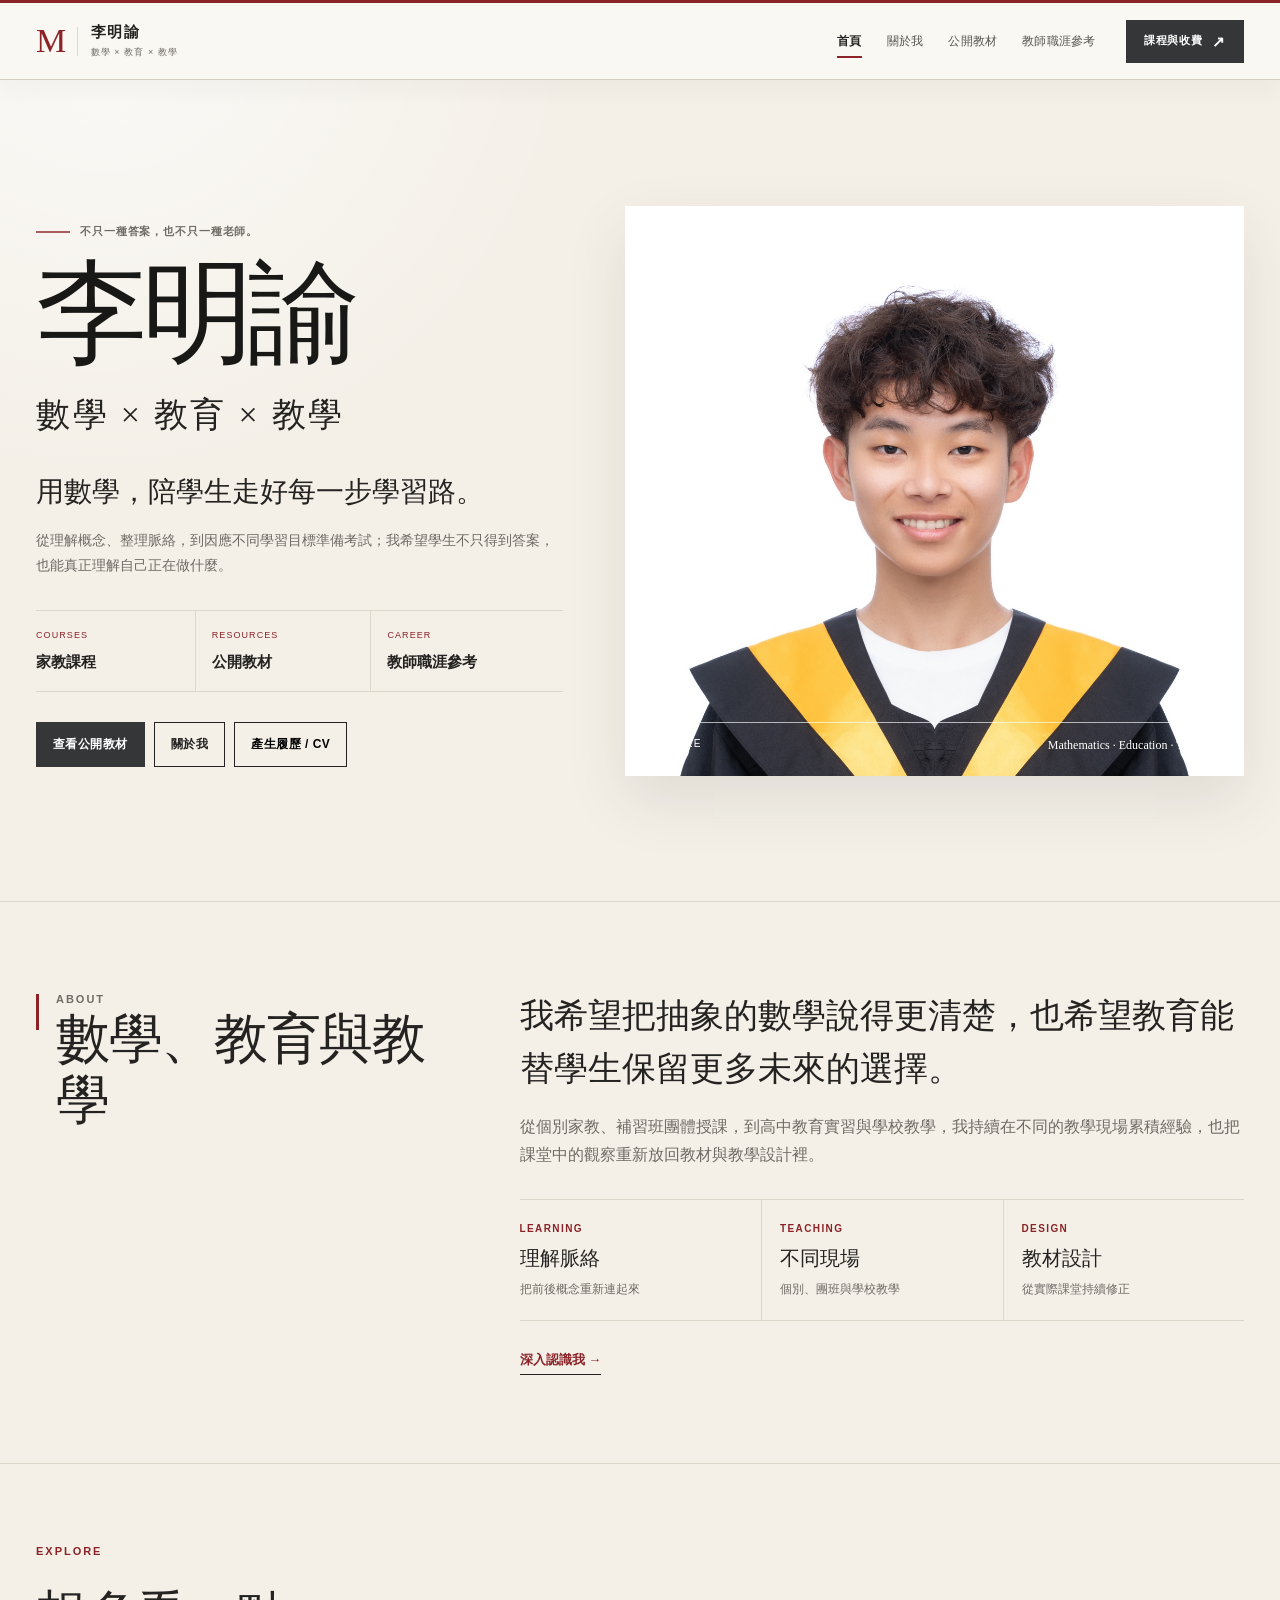
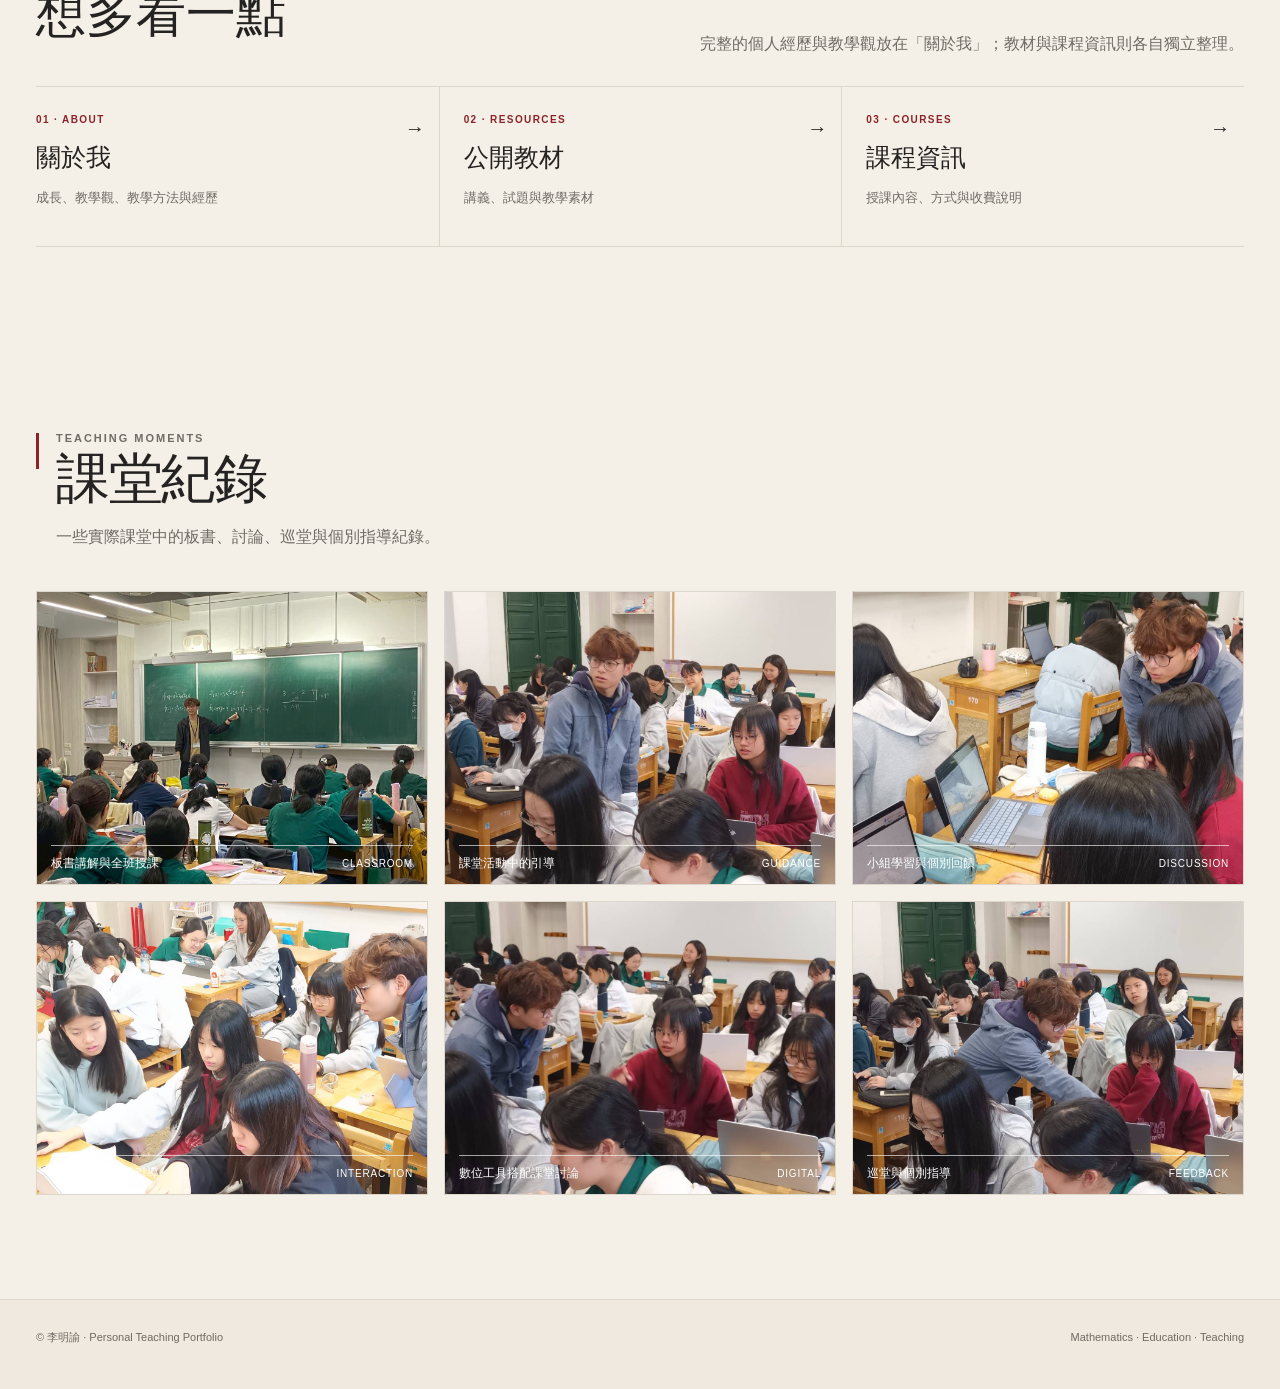
==== commit 44e09673: "Add files via upload" ====
--- a/index.html
+++ b/index.html
@@ -5,10 +5,30 @@
 <meta charset="utf-8"/>
 <meta content="width=device-width, initial-scale=1" name="viewport"/>
 <title>李明諭｜數學 × 教育 × 教學</title>
-<link rel="icon" href="favicon.svg" type="image/svg+xml"/>
+<link href="favicon.svg" rel="icon" type="image/svg+xml"/>
 <meta content="國立臺灣大學數學系畢業。分享數學教學、公開教材、教師職涯參考與課程資訊。" name="description"/>
-<style>
-
+<link href="https://mingyuli0630-del.github.io/" rel="canonical"/>
+<meta content="zh_TW" property="og:locale"/>
+<meta content="website" property="og:type"/>
+<meta content="李明諭｜數學 × 教育 × 教學" property="og:site_name"/>
+<meta content="李明諭｜數學 × 教育 × 教學" property="og:title"/>
+<meta content="國立臺灣大學數學系畢業。分享數學教學、公開教材、教師職涯參考與課程資訊。" property="og:description"/>
+<meta content="https://mingyuli0630-del.github.io/" property="og:url"/>
+<meta content="https://mingyuli0630-del.github.io/og-cover-v46.png" property="og:image"/>
+<meta content="https://mingyuli0630-del.github.io/og-cover-v46.png" property="og:image:secure_url"/>
+<meta content="image/png" property="og:image:type"/>
+<meta content="1200" property="og:image:width"/>
+<meta content="630" property="og:image:height"/>
+<meta content="李明諭｜數學 × 教育 × 教學" property="og:image:alt"/>
+<meta content="summary_large_image" name="twitter:card"/>
+<meta content="李明諭｜數學 × 教育 × 教學" name="twitter:title"/>
+<meta content="國立臺灣大學數學系畢業。分享數學教學、公開教材、教師職涯參考與課程資訊。" name="twitter:description"/>
+<meta content="https://mingyuli0630-del.github.io/og-cover-v46.png" name="twitter:image"/>
+
+
+
+
+<meta content="#F4F0E8" name="theme-color"/><style>
 :root{
   --paper:#F9F7F2;
   --paper2:#FFFDF9;
@@ -324,70 +344,9 @@
 body.resume-en .zh-only{display:none!important}
 body.resume-en .en-only{display:block!important}
 
-@media(max-width:920px){
-  .nav{min-height:70px;gap:12px}
-  .brand small{display:none}
-  .nav-right{gap:8px}
-  .nav-right nav{display:none;position:absolute;top:73px;left:0;right:0;background:var(--paper2);border-bottom:1px solid var(--line);padding:10px 20px 16px;box-shadow:0 14px 28px rgba(48,52,49,.08)}
-  .nav-right nav.open{display:grid;grid-template-columns:1fr 1fr}
-  .nav-right nav a{display:block;padding:11px 12px}
-  .nav-cta{min-height:40px;padding:0 12px;font-size:11px}
-  .menu-toggle{display:grid;place-items:center}
-  .about-side-nav,.about-side-note{display:none}
-  .about-intro{padding-left:0}
-  .about-index{display:grid;margin-left:0}
-  .about-chapter-head{display:block}
-  .about-body{margin-left:0}
-  .hero,.about-grid,.resume-grid,.feature{grid-template-columns:1fr}
-  .hero{min-height:auto}
-  .sticky{position:static}
-  .metrics{grid-template-columns:1fr 1fr}
-  .framework{grid-template-columns:1fr 1fr}
-  .framework article:nth-child(2){border-right:0}
-  .cards,.growth{grid-template-columns:1fr 1fr}
-  .gallery{grid-template-columns:1fr 1fr}
-  .g.big{grid-row:auto;grid-column:span 2}
-  .builder{grid-template-columns:1fr}
-  .controls{position:static;max-height:none}
-  .course-shell{grid-template-columns:1fr}.course-intro{position:static}.course-types{grid-template-columns:1fr 1fr}.course-info{grid-template-columns:1fr 1fr}
-}
-@media(max-width:920px){
-  .teaching-gallery{grid-template-columns:repeat(2,minmax(0,1fr));gap:14px}
-  .teaching-gallery .g.big{grid-column:auto;grid-row:auto}
-}
-@media(max-width:640px){
-  .wrap{padding:0 18px}
-  section{padding:80px 0}
-  .hero h1{font-size:70px}
-  .portrait{min-height:470px}
-  .portrait .photo{height:385px}
-  .about-copy{columns:1}
-  .about-index{grid-template-columns:repeat(3,1fr);margin-left:0}
-  .about-chapter-head{display:block}
-  .about-no{padding-top:0}
-  .about-body{margin-left:0}
-  .about-principles{grid-template-columns:1fr}
-  .about-status{grid-template-columns:1fr}
-  .about-chapter{padding:0 0 46px;margin-bottom:46px}
-  .about-deck{font-size:19px}
-  .metrics,.framework,.cards,.growth,.notes,.gallery{grid-template-columns:1fr}
-  .metric,.metric:not(:first-child){padding:14px 0;border-right:0;border-bottom:1px solid var(--line)}
-  .framework article,.framework article:not(:first-child){min-height:auto;padding:22px 0;border-right:0;border-bottom:1px solid rgba(255,255,255,.17)}
-  .timeline article{grid-template-columns:1fr;gap:5px}
-  .note,.note:nth-child(even),.note:nth-child(odd){padding:23px 0;border-right:0}
-  .g.big{grid-column:auto}
-  .teaching-gallery{grid-template-columns:1fr;gap:14px}
-  .teaching-gallery .g{aspect-ratio:4 / 3}
-  .cvpromo{grid-template-columns:1fr}
-  .contact{padding:46px 22px}
-  footer .wrap{display:block}
-  .resume-layer{padding:0}
-  .controls{padding:18px}
-  .resume-paper{padding:34px 24px;min-height:auto}
-  .r-head{grid-template-columns:1fr}
-  .r-contact{text-align:left}
-  .r-item{grid-template-columns:1fr;gap:2px}
-}
+
+
+
 @media print{
   body{background:#fff}
   header,main,footer,.controls{display:none!important}
@@ -434,15 +393,11 @@
 .resource-modal-list div{border-top:1px solid var(--line);padding-top:10px}
 .resource-modal-list strong{display:block;font-family:var(--serif);font-weight:500;font-size:16px}
 .resource-modal-list small{color:var(--muted)}
-@media(max-width:920px){.resource-grid{grid-template-columns:1fr 1fr}.resources-note{grid-template-columns:1fr}}
-@media(max-width:640px){.resource-grid,.resource-modal-list{grid-template-columns:1fr}}
-
-
-@media(max-width:520px){
-  .about-index{grid-template-columns:1fr}
-  .about-index a{border-right:0;border-bottom:1px solid var(--line);margin-right:0;padding:12px 0}
-  .about-index a:last-child{border-bottom:0}
-}
+
+
+
+
+
 
 
 
@@ -519,12 +474,7 @@
   letter-spacing:.08em;
   text-transform:none;
 }
-@media(max-width:640px){
-  .hero-identity{
-    font-size:11px;
-    line-height:1.6;
-  }
-}
+
 
 
 
@@ -543,13 +493,7 @@
 .career-details[open] .career-summary-action span{transform:rotate(45deg)}
 .career-details-body{padding:24px 0 38px}
 .career-details-body .career-intro{margin-top:0}
-@media(max-width:640px){
-  .career-compact{padding:28px 0}
-  .career-details summary{padding:18px 0;align-items:flex-end}
-  .career-summary-copy h2{font-size:25px}
-  .career-summary-copy>p:last-child{max-width:230px}
-  .career-summary-action{font-size:10px}
-}
+
 .career-intro{max-width:820px;margin-bottom:28px;color:var(--muted)}
 .career-callout{display:grid;grid-template-columns:1fr 1fr;gap:14px;margin:0 0 24px}
 .career-callout>div{border-top:1px solid var(--ink);padding:16px 0 0}
@@ -576,10 +520,7 @@
 .career-source-list{display:grid;gap:8px}
 .career-source-list a{font-size:11px;color:var(--sage2);text-decoration:underline;text-decoration-color:rgba(70,82,75,.25);text-underline-offset:3px}
 .career-updated{font-size:10px;color:var(--muted);letter-spacing:.05em;margin-top:14px}
-@media(max-width:760px){
-  .career-callout,.career-notes{grid-template-columns:1fr}
-  .career-table-wrap{margin-right:-24px;padding-right:24px}
-}
+
 
 
     .career-star-note {
@@ -606,7 +547,7 @@
 .page-link small{display:block;color:var(--sage);letter-spacing:.12em;margin-bottom:8px}
 .page-link strong{font-family:var(--serif);font-size:19px;font-weight:500}
 .page-link p{font-size:13px;color:var(--muted);margin:7px 0 0}
-@media(max-width:760px){.page-links{grid-template-columns:1fr}.page-career #career,.page-courses #courses,.page-resources #resources,.page-about #about{padding-top:48px}}
+
 
 
 /* V32: let short prose use the available width; wrap only when the viewport really requires it. */
@@ -637,15 +578,7 @@
 .home-links strong{font-family:var(--serif);font-size:25px;font-weight:500}
 .home-links span{font-size:13px;color:var(--muted)}
 .home-links b{position:absolute;right:14px;top:24px;font-weight:400;font-size:20px}
-@media(max-width:820px){
-  .home-intro-grid{grid-template-columns:1fr;gap:26px}
-  .home-feature-row{grid-template-columns:1fr}
-  .home-feature-row>div+div{border-left:0;border-top:1px solid var(--line);padding-left:0}
-  .home-explore-head{display:block}
-  .home-explore-head>p{margin-top:12px}
-  .home-links{grid-template-columns:1fr}
-  .home-links a+a{border-left:0;padding-left:0}
-}
+
 
 
 /* V41 — Editorial Burgundy identity, inspired by the approved visual reference */
@@ -780,49 +713,10 @@
 /* Footer */
 footer{background:#EFE9DF;border-top-color:var(--line)}
 
-@media(max-width:1199px){
-  .hero{grid-template-columns:minmax(0,1fr) minmax(360px,.92fr);gap:40px}
-  .hero-pillars{max-width:none}
-}
-@media(max-width:1023px){
-  header::before{height:2px}
-  .nav{min-height:68px}
-  .brandmark{font-size:29px;min-width:34px;padding-right:11px}
-  .brand strong{font-size:13px}
-  .nav-right nav{top:70px;background:rgba(251,249,244,.985)}
-  .hero{grid-template-columns:1fr;gap:36px;padding-top:50px;padding-bottom:58px}
-  .hero>div:first-child{max-width:760px}
-  .portrait{min-height:0;max-width:760px;width:100%}
-  .portrait .photo{height:min(68vw,570px)}
-}
-@media(max-width:767px){
-  section{padding:72px 0}
-  .wrap{padding-left:20px;padding-right:20px}
-  .brand{gap:9px}
-  .brandmark{font-size:27px}
-  .brand small{display:block;font-size:7px;letter-spacing:.07em}
-  .nav-cta{display:none}
-  .nav-right nav.open{grid-template-columns:1fr}
-  .heading{padding-left:15px;margin-bottom:32px}
-  .heading::before{height:31px}
-  .hero{padding-top:42px;padding-bottom:50px;gap:30px}
-  .hero h1{font-size:clamp(58px,19vw,76px)}
-  .hero-en{font-size:21px;letter-spacing:.05em}
-  .lead{font-size:21px}
-  .hero-note{font-size:13px}
-  .hero-pillars{grid-template-columns:1fr;margin:26px 0}
-  .hero-pillars a{border-right:0;border-bottom:1px solid var(--line);margin:0;padding:12px 0}
-  .hero-pillars a:last-child{border-bottom:0}
-  .portrait .photo{height:112vw;max-height:520px}
-  .actions{display:grid;grid-template-columns:1fr 1fr}
-  .actions .btn:first-child{grid-column:1/-1}
-  .btn{width:100%}
-}
-@media(max-width:420px){
-  .brand small{display:none}
-  .brandmark{font-size:25px}
-  .brand strong{font-size:12px}
-}
+
+
+
+
 
 
 /* Graceful image fallback when local photo assets are not present yet */
@@ -831,8 +725,7 @@
 .portrait .photo img{position:relative;z-index:1;background:transparent}
 .g img{z-index:1}
 
-</style>
-<style>
+
 /* V38 — Responsive layout system: phone / iPad / desktop */
 :root{--max:1280px}
 img,svg,video{max-width:100%;height:auto}
@@ -840,37 +733,72 @@
 .wrap{width:min(100%,var(--max));margin-inline:auto}
 
 /* Desktop — 1200px and above */
+
+
+/* Header switches to compact navigation before iPad gets crowded */
+
+
+/* iPad landscape — 1024–1199px */
+
+
+/* iPad portrait / small tablets — 768–1023px */
+
+
+/* Phone — up to 767px */
+
+
+/* Very small phones */
+
+
+
+/* Prevent wide tables/media from forcing grid columns beyond the viewport */
+.course-shell>* ,.feature>* ,.resume-grid>* ,.about-grid>* ,.home-intro-grid>* ,.resources-note>*{min-width:0}
+.pricebox{min-width:0;max-width:100%}
+
+/* V45 — keep course CTA visible on phones */
+
+
+
+
+/* V46 — consolidated responsive system */
+img,svg,video{max-width:100%;height:auto}
+html,body{max-width:100%;overflow-x:hidden}
+.wrap{width:min(100%,var(--max));margin-inline:auto}
+.course-shell>* ,.feature>* ,.resume-grid>* ,.about-grid>* ,.home-intro-grid>* ,.resources-note>*{min-width:0}
+.pricebox{min-width:0;max-width:100%}
+
+/* Compact navigation before tablet widths become crowded. */
+@media (max-width:1100px){
+  .nav{min-height:68px;gap:12px}
+  .brand small{display:none}
+  .nav-right{gap:8px}
+  .nav-right nav{display:none;position:absolute;top:70px;left:0;right:0;background:rgba(251,249,244,.99);border-bottom:1px solid var(--line);padding:12px 28px 18px;box-shadow:0 14px 28px rgba(48,52,49,.08);z-index:60}
+  .nav-right nav.open{display:grid;grid-template-columns:repeat(2,minmax(0,1fr));gap:4px}
+  .nav-right nav a{display:block;padding:12px 14px}
+  .menu-toggle{display:grid;place-items:center}
+  .nav-cta{display:inline-flex;min-height:40px;padding:0 13px;font-size:11px}
+}
+
+/* Desktop */
 @media (min-width:1200px){
   .wrap{padding-inline:36px}
   section{padding-block:104px}
-  .hero{min-height:calc(100svh - 81px);grid-template-columns:minmax(0,1.04fr) minmax(420px,.96fr);gap:72px;padding-top:64px;padding-bottom:64px}
+  .hero{min-height:calc(100svh - 79px);grid-template-columns:minmax(0,.92fr) minmax(430px,1.08fr);gap:62px;padding-top:66px;padding-bottom:66px}
   .portrait{min-height:570px}
-  .portrait .photo{height:500px}
+  .portrait .photo{height:570px}
   .home-intro-grid{gap:76px}
   .career-table-wrap,.price-table-wrap{scrollbar-width:thin}
 }
 
-/* Header switches to compact navigation before iPad gets crowded */
-@media (max-width:1100px){
-  .nav{min-height:70px;gap:12px}
-  .brand small{display:none}
-  .nav-right{gap:8px}
-  .nav-right nav{display:none;position:absolute;top:73px;left:0;right:0;background:var(--paper2);border-bottom:1px solid var(--line);padding:12px 28px 18px;box-shadow:0 14px 28px rgba(48,52,49,.08);z-index:60}
-  .nav-right nav.open{display:grid;grid-template-columns:repeat(2,minmax(0,1fr));gap:4px}
-  .nav-right nav a{display:block;padding:12px 14px}
-  .menu-toggle{display:grid;place-items:center}
-  .nav-cta{min-height:40px;padding:0 13px;font-size:11px}
-}
-
-/* iPad landscape — 1024–1199px */
+/* iPad landscape / small laptop */
 @media (min-width:1024px) and (max-width:1199px){
   .wrap{padding-inline:32px}
   section{padding-block:88px}
   .hero{min-height:auto;grid-template-columns:minmax(0,1.04fr) minmax(360px,.96fr);gap:42px;padding-top:54px;padding-bottom:58px}
   .hero h1{font-size:clamp(72px,8.8vw,96px)}
   .lead{font-size:20px}
-  .portrait{min-height:500px;padding:14px 14px 64px}
-  .portrait .photo{height:430px}
+  .portrait{min-height:500px}
+  .portrait .photo{height:500px}
   .about-grid{grid-template-columns:150px minmax(0,1fr);gap:40px}
   .about-grid>.heading{max-width:150px}
   .cards,.growth{grid-template-columns:repeat(2,minmax(0,1fr))}
@@ -879,7 +807,7 @@
   .career-table{min-width:1040px}
 }
 
-/* iPad portrait / small tablets — 768–1023px */
+/* iPad portrait / tablet */
 @media (min-width:768px) and (max-width:1023px){
   .wrap{padding-inline:30px}
   section{padding-block:82px}
@@ -889,14 +817,18 @@
   .hero>div:first-child{max-width:720px}
   .hero h1{font-size:clamp(76px,12vw,104px)}
   .lead{max-width:720px;font-size:21px}
-  .portrait{width:min(72vw,620px);min-height:auto;padding:14px 14px 66px;margin-left:auto;margin-right:0}
+  .portrait{width:min(72vw,620px);min-height:auto;margin-left:auto;margin-right:0}
   .portrait .photo{height:auto;aspect-ratio:4/4.6}
-  .about-grid,.resume-grid,.feature,.course-shell{grid-template-columns:1fr}
-  .sticky,.course-intro{position:static}
+  .about-grid,.resume-grid,.feature,.course-shell,.resources-note,.about-intro{grid-template-columns:1fr}
+  .sticky,.course-intro,.about-side-nav{position:static}
+  .about-side-note{display:none}
   .about-grid>.heading{max-width:none}
   .about-grid>.heading h2{white-space:normal}
   .about-copy{columns:1}
-  .metrics,.framework,.course-info{grid-template-columns:repeat(2,minmax(0,1fr))}
+  .about-index{grid-template-columns:repeat(2,minmax(0,1fr))}
+  .about-chapter-head{grid-template-columns:90px minmax(0,1fr)}
+  .about-body{padding-left:90px}
+  .metrics,.framework,.course-info,.about-principles,.about-status{grid-template-columns:repeat(2,minmax(0,1fr))}
   .cards,.growth,.course-types,.resource-grid{grid-template-columns:repeat(2,minmax(0,1fr))}
   .gallery,.teaching-gallery{grid-template-columns:repeat(2,minmax(0,1fr));gap:14px}
   .g.big,.teaching-gallery .g.big{grid-column:auto;grid-row:auto}
@@ -906,55 +838,61 @@
   .home-explore-head>p{margin-top:12px;max-width:680px}
   .home-links{grid-template-columns:repeat(3,minmax(0,1fr))}
   .home-links a{min-height:150px;padding-right:38px}
-  .career-table-wrap,.price-table-wrap{margin-right:-30px;padding-right:30px;overscroll-behavior-inline:contain}
-  .career-table-wrap:after,.price-table-wrap:after{content:"左右滑動查看完整表格 →";display:block;padding:9px 0 2px;color:var(--muted);font-size:10px;letter-spacing:.04em}
+  .career-table-wrap,.price-table-wrap{overscroll-behavior-inline:contain}
   .cvpromo{grid-template-columns:1fr auto}
-}
-
-/* Phone — up to 767px */
+  .contact-panel{grid-template-columns:1fr}
+}
+
+/* Phone */
 @media (max-width:767px){
   .wrap{padding-inline:18px}
-  header{border-top-width:2px}
+  header::before{height:2px}
   .nav{min-height:64px}
-  .brand{gap:9px}
-  .brandmark{width:36px;height:36px;font-size:18px}
-  .brand strong{font-size:13px}
-  .nav-right{gap:6px}
-  .nav-cta{min-height:36px;padding:0 10px;font-size:10px;letter-spacing:0}
-  .nav-cta .arrow{font-size:12px}
-  .menu-toggle{width:36px;height:36px;font-size:16px}
+  .brand{gap:8px;min-width:0}
+  .brandmark{font-size:26px;min-width:30px;padding-right:9px}
+  .brand strong{font-size:12px;letter-spacing:.07em;white-space:nowrap}
+  .brand small{display:none}
+  .nav-right{gap:5px}
+  .nav-cta{display:inline-flex;min-height:36px;padding:0 9px;font-size:10px;letter-spacing:0;white-space:nowrap}
+  .nav-cta .arrow{font-size:11px}
+  .menu-toggle{width:36px;height:36px;font-size:16px;flex:0 0 36px}
   .nav-right nav{top:66px;padding:10px 18px 16px}
   .nav-right nav.open{grid-template-columns:1fr}
   .nav-right nav a{padding:11px 10px}
   section{padding-block:64px}
-  .heading{margin-bottom:28px}
+  .heading{padding-left:15px;margin-bottom:28px}
+  .heading::before{height:31px}
   .heading h2{font-size:clamp(34px,11vw,46px);line-height:1.16}
   .heading p{font-size:14px}
-  .hero{display:grid;grid-template-columns:1fr;gap:34px;min-height:auto;padding-top:42px;padding-bottom:54px}
+  .hero{display:grid;grid-template-columns:1fr;gap:30px;min-height:auto;padding-top:42px;padding-bottom:54px}
   .hero h1{font-size:clamp(58px,19vw,78px);line-height:.96;letter-spacing:-.055em}
-  .hero-en{font-size:19px;margin-bottom:20px}
-  .lead{font-size:18px;line-height:1.7;margin-bottom:24px}
-  .chips{margin-bottom:22px}
-  .chip{font-size:11px;padding:6px 9px}
+  .hero-en{font-size:19px;margin-bottom:20px;letter-spacing:.04em}
+  .lead{font-size:19px;line-height:1.7;margin-bottom:14px}
+  .hero-note{font-size:13px}
+  .hero-pillars{grid-template-columns:1fr;margin:26px 0}
+  .hero-pillars a{border-right:0;border-bottom:1px solid var(--line);margin:0;padding:12px 0}
+  .hero-pillars a:last-child{border-bottom:0}
   .actions{display:grid;grid-template-columns:1fr;gap:8px}
   .btn{width:100%;min-height:46px}
-  .portrait{width:100%;min-height:auto;padding:10px 10px 58px;margin:0}
-  .portrait:before{inset:8px -7px -7px 8px}
-  .portrait .photo{height:auto;aspect-ratio:4/4.7}
-  .portrait .caption{left:22px;right:22px;bottom:15px;gap:8px}
-  .caption span{font-size:9px;letter-spacing:.08em}
-  .about-grid,.resume-grid,.feature,.course-shell,.resources-note{grid-template-columns:1fr}
-  .sticky,.course-intro{position:static}
+  .portrait{width:100%;min-height:auto;margin:0}
+  .portrait .photo{height:auto;aspect-ratio:4/4.7;max-height:520px}
+  .portrait .caption{left:20px;right:20px;bottom:16px;gap:8px}
+  .about-grid,.resume-grid,.feature,.course-shell,.resources-note,.about-intro{grid-template-columns:1fr}
+  .sticky,.course-intro,.about-side-nav{position:static}
+  .about-side-note{display:none}
   .about-grid{gap:28px}
   .about-grid>.heading{max-width:none}
   .about-grid>.heading h2{white-space:normal}
   .about-copy{columns:1}
   .about-index{grid-template-columns:1fr}
   .about-index a{padding:14px 0}
+  .about-chapter-head{grid-template-columns:1fr;gap:8px}
+  .about-no{font-size:12px}
+  .about-body{padding-left:0}
   .about-principles,.about-status,.metrics,.framework,.cards,.growth,.notes,.gallery,.course-types,.course-info,.resource-grid,.resource-modal-list{grid-template-columns:1fr}
   .home-intro{padding-block:64px}
   .home-intro-grid{grid-template-columns:1fr;gap:24px}
-  .home-intro-copy{font-size:clamp(26px,8vw,36px)}
+  .home-intro-lead{font-size:clamp(24px,7.5vw,34px)}
   .home-feature-row{grid-template-columns:1fr}
   .home-feature-row>div+div{border-left:0;border-top:1px solid var(--line);padding-left:0}
   .home-explore{padding-block:58px}
@@ -969,50 +907,40 @@
   .timeline article{grid-template-columns:1fr;gap:5px}
   .cvpromo{grid-template-columns:1fr;padding:26px 20px}
   .contact{padding:36px 18px}
+  .contact-panel{grid-template-columns:1fr}
+  .contact-link{align-items:flex-start}
+  .contact-link strong{overflow-wrap:anywhere}
   .career-compact{padding:28px 0}
   .career-details summary{align-items:flex-start;gap:14px;padding:18px 0}
   .career-summary-copy h2{font-size:28px}
-  .career-table-wrap,.price-table-wrap{margin-right:-18px;padding-right:18px;overscroll-behavior-inline:contain}
+  .career-callout,.career-notes,.page-links{grid-template-columns:1fr}
+  .page-career #career,.page-courses #courses,.page-resources #resources,.page-about #about{padding-top:48px}
+  .career-table-wrap,.price-table-wrap{width:100%;max-width:100%;overflow-x:auto!important;overflow-y:hidden;-webkit-overflow-scrolling:touch;overscroll-behavior-x:contain;touch-action:pan-x pan-y}
   .career-table{min-width:980px}
-  .price-table{min-width:620px}
-  .career-table-wrap:after,.price-table-wrap:after{content:"左右滑動查看完整表格 →";display:block;padding:9px 0 2px;color:var(--muted);font-size:10px;letter-spacing:.04em}
+  .price-table{width:max-content!important;min-width:650px!important;max-width:none!important}
+  .price-table th,.price-table td{white-space:nowrap}
+  .price-table th:last-child,.price-table td:last-child{white-space:normal;min-width:170px}
+  .price-scroll-hint{display:block}
+  .pricebox{padding:22px 16px}
   footer .wrap{display:block}
-}
-
-/* Very small phones */
+  .resume-layer{padding:12px}
+  .controls{grid-template-columns:1fr}
+  .resume-paper{padding:26px 20px}
+  .r-head,.r-contact,.r-item{grid-template-columns:1fr}
+}
+
+/* Small phones */
 @media (max-width:420px){
-  .wrap{padding-inline:16px}
-  .brandmark{width:34px;height:34px}
-  .nav-cta{padding-inline:8px}
-  .hero h1{font-size:clamp(54px,18vw,68px)}
+  .wrap{padding-inline:14px}
+  .brandmark{font-size:24px;min-width:27px;padding-right:8px}
+  .brand strong{font-size:11px}
+  .nav-cta{padding-inline:7px;font-size:9px}
+  .nav-cta .arrow{display:none}
+  .hero h1{font-size:clamp(52px,18vw,68px)}
   .portrait .caption{display:block}
   .caption strong{display:block;margin-top:3px}
-  .career-table-wrap,.price-table-wrap{margin-right:-16px;padding-right:16px}
-}
-
-</style>
-<style>
-/* Prevent wide tables/media from forcing grid columns beyond the viewport */
-.course-shell>* ,.feature>* ,.resume-grid>* ,.about-grid>* ,.home-intro-grid>* ,.resources-note>*{min-width:0}
-.pricebox{min-width:0;max-width:100%}
-</style>
-
-<link rel="canonical" href="https://mingyuli0630-del.github.io/"/>
-<meta property="og:locale" content="zh_TW"/>
-<meta property="og:type" content="website"/>
-<meta property="og:site_name" content="李明諭｜數學 × 教育 × 教學"/>
-<meta property="og:title" content="李明諭｜數學 × 教育 × 教學"/>
-<meta property="og:description" content="國立臺灣大學數學系畢業。分享數學教學、公開教材、教師職涯參考與課程資訊。"/>
-<meta property="og:url" content="https://mingyuli0630-del.github.io/"/>
-<meta property="og:image" content="https://mingyuli0630-del.github.io/og-cover.png"/>
-<meta property="og:image:width" content="1200"/>
-<meta property="og:image:height" content="630"/>
-<meta property="og:image:alt" content="李明諭｜數學 × 教育 × 教學"/>
-<meta name="twitter:card" content="summary_large_image"/>
-<meta name="twitter:title" content="李明諭｜數學 × 教育 × 教學"/>
-<meta name="twitter:description" content="國立臺灣大學數學系畢業。分享數學教學、公開教材、教師職涯參考與課程資訊。"/>
-<meta name="twitter:image" content="https://mingyuli0630-del.github.io/og-cover.png"/>
-</head>
+}
+</style></head>
 <body class="page-home">
 <header>
 <div class="wrap nav">
@@ -1020,7 +948,7 @@
 <div class="nav-right">
 <nav id="siteNav"><a class="active" href="index.html">首頁</a><a href="about.html">關於我</a><a href="resources.html">公開教材</a><a href="career.html">教師職涯參考</a></nav>
 <a class="nav-cta" href="courses.html">課程與收費 <span class="arrow">↗</span></a>
-<button class="menu-toggle" type="button" aria-label="開啟選單" aria-controls="siteNav" aria-expanded="false">☰</button>
+<button aria-controls="siteNav" aria-expanded="false" aria-label="開啟選單" class="menu-toggle" type="button">☰</button>
 </div>
 </div>
 </header>
@@ -1033,7 +961,7 @@
 <p class="hero-en">數學 × 教育 × 教學</p>
 <p class="lead">用數學，陪學生走好每一步學習路。</p>
 <p class="hero-note">從理解概念、整理脈絡，到因應不同學習目標準備考試；我希望學生不只得到答案，也能真正理解自己正在做什麼。</p>
-<div class="hero-pillars" aria-label="網站主要內容">
+<div aria-label="網站主要內容" class="hero-pillars">
 <a href="courses.html"><small>COURSES</small><strong>家教課程</strong></a>
 <a href="resources.html"><small>RESOURCES</small><strong>公開教材</strong></a>
 <a href="career.html"><small>CAREER</small><strong>教師職涯參考</strong></a>
@@ -1045,7 +973,7 @@
 </div>
 </div>
 <div class="portrait">
-<div class="photo"><img onerror="this.style.display='none'" alt="李明諭個人照" loading="eager" src="profile.jpg"/></div>
+<div class="photo"><img alt="李明諭個人照" decoding="async" fetchpriority="high" loading="eager" onerror="this.style.display='none'" src="profile.jpg"/></div>
 <div class="caption"><span>PROFILE</span><strong>Mathematics · Education · Teaching</strong></div>
 </div>
 </div>
@@ -1093,27 +1021,27 @@
 </div>
 <div class="gallery teaching-gallery">
 <figure class="g big">
-<img onerror="this.style.display='none'" alt="數學課堂板書與全班講解" loading="lazy" src="teaching-01.jpg"/>
+<img alt="數學課堂板書與全班講解" decoding="async" loading="lazy" onerror="this.style.display='none'" src="teaching-01.jpg"/>
 <label><span>板書講解與全班授課</span><strong>CLASSROOM</strong></label>
 </figure>
 <figure class="g focus-top">
-<img onerror="this.style.display='none'" alt="課堂活動中的巡迴引導" loading="lazy" src="teaching-02.jpg"/>
+<img alt="課堂活動中的巡迴引導" decoding="async" loading="lazy" onerror="this.style.display='none'" src="teaching-02.jpg"/>
 <label><span>課堂活動中的引導</span><strong>GUIDANCE</strong></label>
 </figure>
 <figure class="g focus-right">
-<img onerror="this.style.display='none'" alt="小組學習中的個別回饋" loading="lazy" src="teaching-03.jpg"/>
+<img alt="小組學習中的個別回饋" decoding="async" loading="lazy" onerror="this.style.display='none'" src="teaching-03.jpg"/>
 <label><span>小組學習與個別回饋</span><strong>DISCUSSION</strong></label>
 </figure>
 <figure class="g focus-right">
-<img onerror="this.style.display='none'" alt="學生小組討論與教師引導" loading="lazy" src="teaching-04.jpg"/>
+<img alt="學生小組討論與教師引導" decoding="async" loading="lazy" onerror="this.style.display='none'" src="teaching-04.jpg"/>
 <label><span>小組討論與即時引導</span><strong>INTERACTION</strong></label>
 </figure>
 <figure class="g">
-<img onerror="this.style.display='none'" alt="數位工具搭配課堂討論" loading="lazy" src="teaching-05.jpg"/>
+<img alt="數位工具搭配課堂討論" decoding="async" loading="lazy" onerror="this.style.display='none'" src="teaching-05.jpg"/>
 <label><span>數位工具搭配課堂討論</span><strong>DIGITAL</strong></label>
 </figure>
 <figure class="g">
-<img onerror="this.style.display='none'" alt="課堂巡視與個別指導" loading="lazy" src="teaching-06.jpg"/>
+<img alt="課堂巡視與個別指導" decoding="async" loading="lazy" onerror="this.style.display='none'" src="teaching-06.jpg"/>
 <label><span>巡堂與個別指導</span><strong>FEEDBACK</strong></label>
 </figure>
 </div>
@@ -1122,8 +1050,9 @@
 </main>
 <footer><div class="wrap"><span>© 李明諭 · Personal Teaching Portfolio</span><span>Mathematics · Education · Teaching</span></div></footer>
 <!-- Resume Builder -->
+
+
 <script>
-
 /*
   核心概念：
   未來只維護 profileData。
@@ -1284,9 +1213,9 @@
 });
 
 
-</script>
-<script>
+
+
+
 (()=>{const b=document.querySelector('.menu-toggle'),n=document.getElementById('siteNav');if(!b||!n)return;b.addEventListener('click',()=>{const o=n.classList.toggle('open');b.setAttribute('aria-expanded',o?'true':'false');b.textContent=o?'×':'☰';});n.querySelectorAll('a').forEach(a=>a.addEventListener('click',()=>{n.classList.remove('open');b.setAttribute('aria-expanded','false');b.textContent='☰';}));})();
-</script>
-</body>
+</script></body>
 </html>
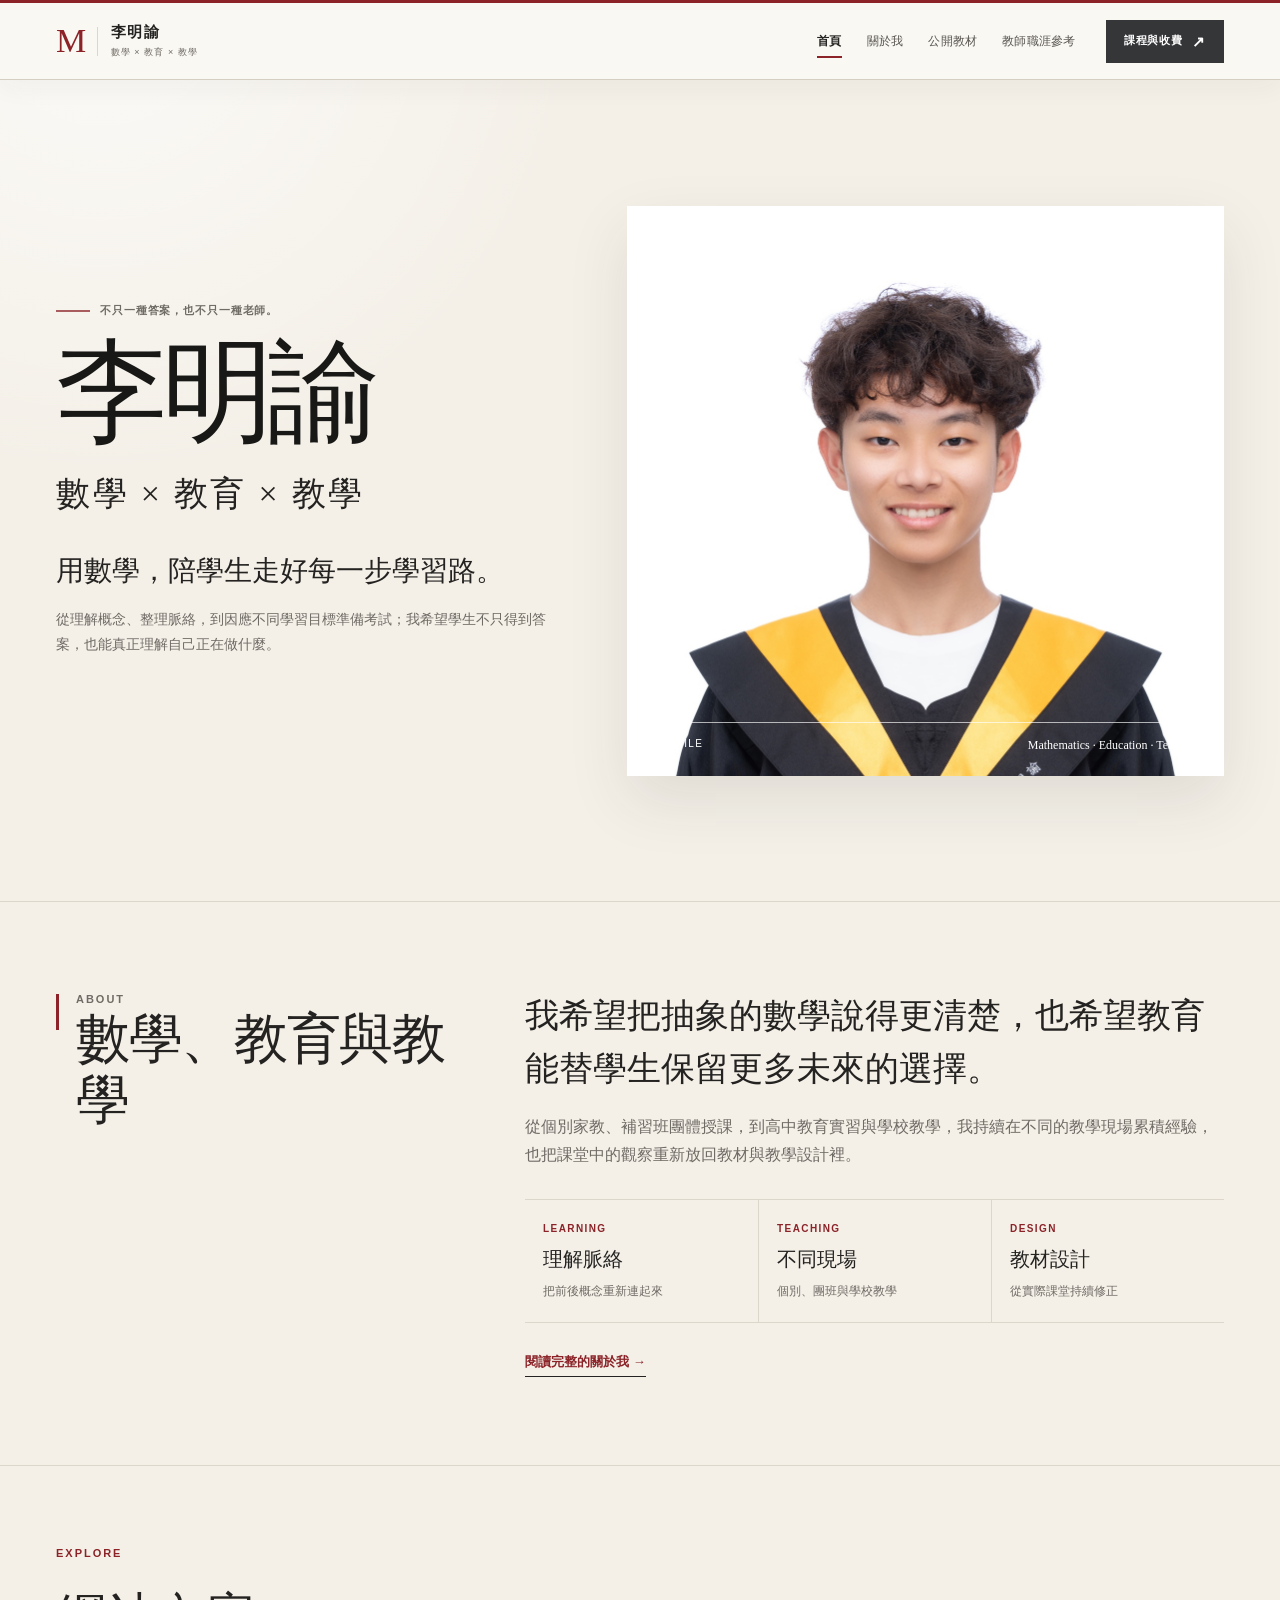
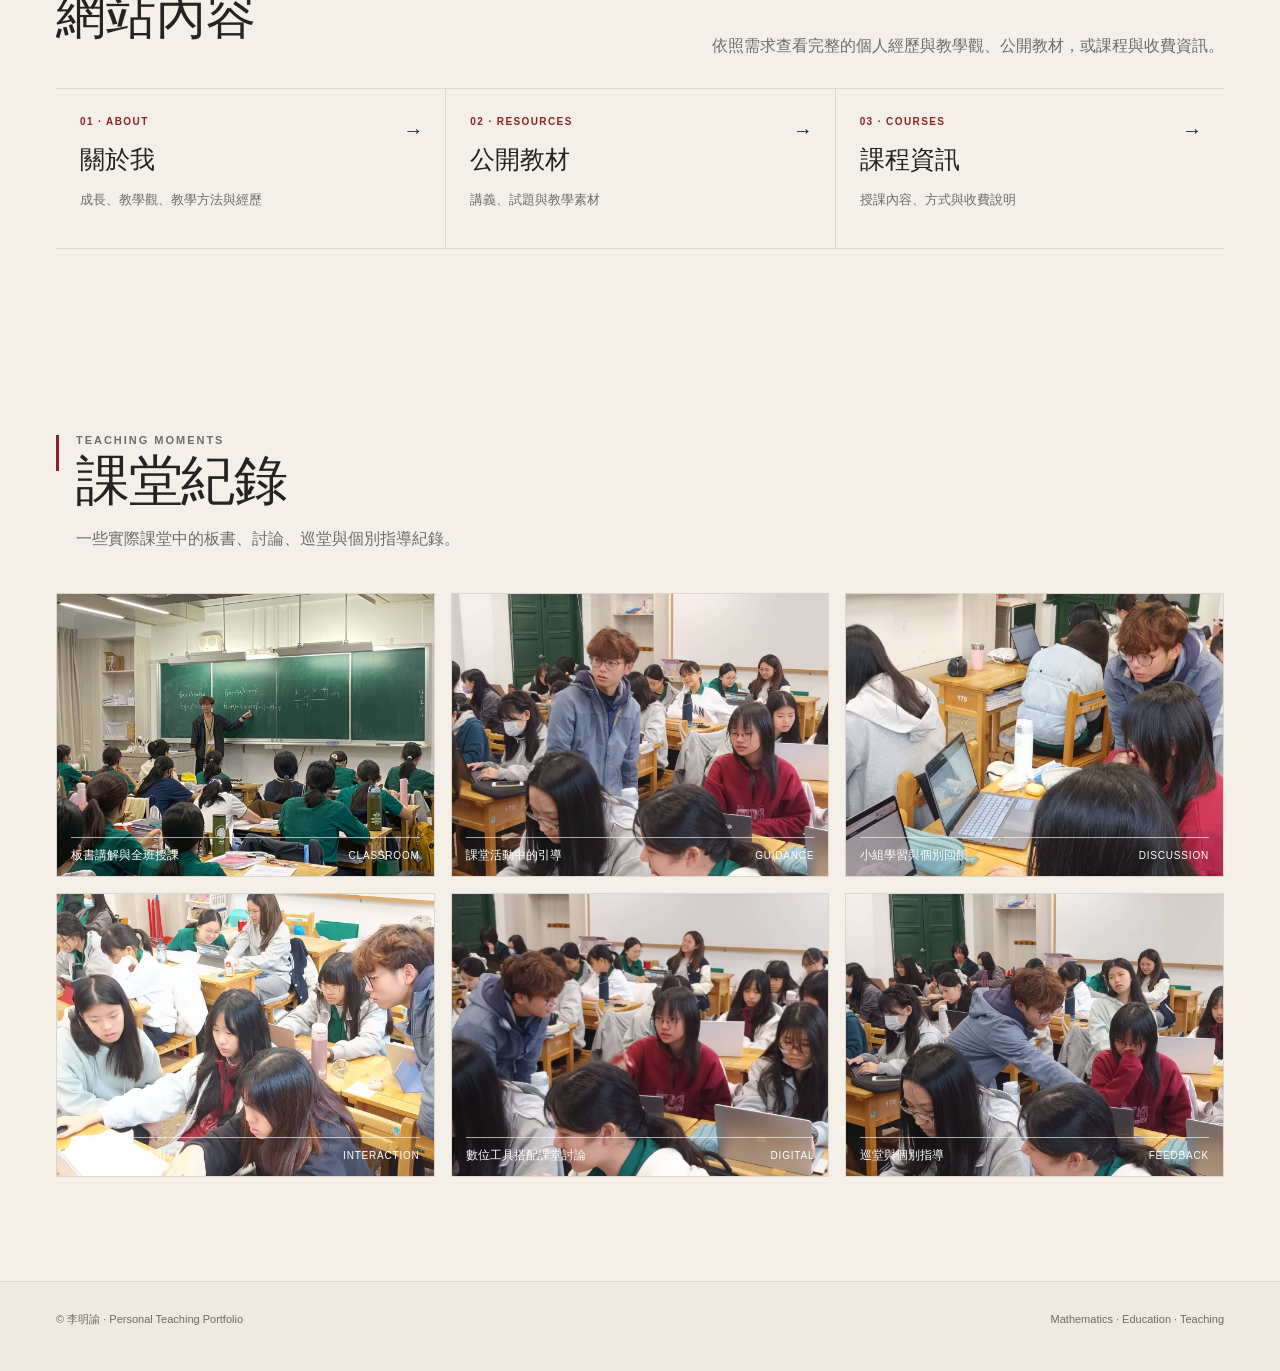
==== commit 5f104a40: "Add files via upload" ====
--- a/index.html
+++ b/index.html
@@ -24,10 +24,6 @@
 <meta content="李明諭｜數學 × 教育 × 教學" name="twitter:title"/>
 <meta content="國立臺灣大學數學系畢業。分享數學教學、公開教材、教師職涯參考與課程資訊。" name="twitter:description"/>
 <meta content="https://mingyuli0630-del.github.io/og-cover-v46.png" name="twitter:image"/>
-
-
-
-
 <meta content="#F4F0E8" name="theme-color"/><style>
 :root{
   --paper:#F9F7F2;
@@ -78,7 +74,6 @@
 .lead{font-size:clamp(19px,2vw,24px);max-width:650px;margin:0 0 30px}
 .chips{display:flex;gap:8px;flex-wrap:wrap;margin-bottom:28px}
 .chip{border:1px solid var(--line);border-radius:999px;padding:7px 11px;font-size:12px;color:var(--muted);background:rgba(255,255,255,.22)}
-.actions{display:flex;gap:10px;flex-wrap:wrap}
 .btn{display:inline-flex;align-items:center;justify-content:center;min-height:47px;border:1px solid var(--ink);border-radius:999px;padding:9px 17px;font-size:14px;font-weight:650;background:transparent;cursor:pointer}
 .btn.primary{background:var(--ink);color:var(--paper)}
 .btn:hover{background:var(--paper2)}
@@ -125,7 +120,7 @@
 .about-no{font-family:var(--serif);font-size:12px;letter-spacing:.22em;color:var(--sage);margin-bottom:10px;padding-top:0;font-variant-numeric:tabular-nums}
 .about-chapter h3{font-family:var(--serif);font-size:clamp(31px,3.4vw,44px);font-weight:500;line-height:1.18;margin:0;letter-spacing:-.025em}
 .about-deck{font-family:var(--serif);font-size:19px;line-height:1.7;color:var(--sage2);margin:11px 0 0;max-width:none}
-.about-body{max-width:820px;margin-left:0;color:#626761;font-size:16px;line-height:1.9}
+.about-body{max-width:860px;margin-left:0;color:#626761;font-size:16px;line-height:1.9}
 .about-body p{margin:0 0 18px}
 .about-body strong{color:var(--ink)}
 .about-body h4{font-family:var(--serif);font-size:23px;font-weight:500;color:var(--ink);margin:38px 0 13px}
@@ -259,7 +254,7 @@
 .contact h2{font-family:var(--serif);font-size:clamp(40px,5vw,62px);font-weight:500;line-height:1.2;margin:7px auto 14px}
 .contact p{color:#E5DED6}
 footer{border-top:1px solid var(--line);padding:28px 0 42px;color:var(--muted);font-size:11px}
-footer .wrap{display:flex;justify-content:space-between}
+footer .wrap{display:flex;justify-content:space-between;align-items:center;gap:18px;flex-wrap:wrap}
 
 
 /* Courses & Tuition */
@@ -298,8 +293,8 @@
 .price-table th{font-size:10px;letter-spacing:.1em;color:var(--muted);font-weight:700}
 .price-table td strong{font-family:var(--serif);font-size:17px;font-weight:500}
 .price-note{margin-top:14px;padding-top:14px;border-top:1px solid var(--line);font-size:11px;color:var(--muted)}
-.course-types{margin-top:18px;display:grid;grid-template-columns:repeat(3,1fr);gap:12px}
-.course-group{background:var(--paper2);border:1px solid var(--line);padding:22px}
+.course-types{margin-top:22px;display:grid;grid-template-columns:repeat(3,1fr);gap:14px;align-items:stretch}
+.course-group{background:var(--paper2);border:1px solid var(--line);padding:24px;height:100%}
 .course-group>small{color:var(--sage);letter-spacing:.12em}
 .course-group h3{font-family:var(--serif);font-size:26px;font-weight:500;margin:7px 0 15px}
 .course-group details{border-top:1px solid var(--line)}
@@ -309,8 +304,8 @@
 .course-group details[open] summary:after{content:"－"}
 .course-group details p{font-size:12px;color:var(--muted);margin:0 0 12px}
 .course-info{display:grid;grid-template-columns:repeat(4,1fr);margin-top:17px;border-top:1px solid var(--ink);border-bottom:1px solid var(--line)}
-.course-info div{padding:16px;border-right:1px solid var(--line)}
-.course-info div:first-child{padding-left:0}.course-info div:last-child{border-right:0}
+.course-info div{padding:18px;border-right:1px solid var(--line);min-width:0}
+.course-info div:last-child{border-right:0}
 .course-info strong{display:block;font-family:var(--serif);font-size:18px;font-weight:500}
 .course-info small{color:var(--muted)}
 
@@ -363,8 +358,8 @@
 .resource-filters{display:flex;gap:8px;flex-wrap:wrap}
 .filter-btn{border:1px solid var(--line);background:transparent;border-radius:999px;padding:7px 11px;font-size:11px;color:var(--muted);cursor:pointer}
 .filter-btn.active{background:var(--ink);color:var(--paper);border-color:var(--ink)}
-.resource-grid{display:grid;grid-template-columns:repeat(3,1fr);gap:14px}
-.resource-card{background:var(--paper2);border:1px solid var(--line);display:flex;flex-direction:column;min-height:340px}
+.resource-grid{display:grid;grid-template-columns:repeat(3,minmax(0,1fr));gap:16px;align-items:stretch}
+.resource-card{background:var(--paper2);border:1px solid var(--line);display:flex;flex-direction:column;min-height:340px;height:100%}
 .resource-cover{height:160px;position:relative;overflow:hidden;border-bottom:1px solid var(--line);background:repeating-linear-gradient(0deg,transparent 0 28px,#B77B5C17 29px 30px),linear-gradient(145deg,#ece7dc,#FFFDFC)}
 .resource-cover .symbol{position:absolute;right:18px;top:8px;font-family:var(--serif);font-size:72px;color:#B77B5C42}
 .resource-cover .level{position:absolute;left:16px;top:14px;border:1px solid rgba(48,52,49,.13);background:rgba(251,249,244,.75);border-radius:999px;padding:4px 8px;font-size:10px;color:var(--sage2)}
@@ -374,7 +369,7 @@
 .resource-card p{font-size:12px;color:var(--muted);margin:0 0 16px}
 .resource-tags{display:flex;gap:6px;flex-wrap:wrap;margin-top:auto;margin-bottom:16px}
 .resource-tag{font-size:10px;border:1px solid var(--line);border-radius:999px;padding:4px 7px;color:var(--muted)}
-.resource-actions{display:flex;gap:7px;flex-wrap:wrap}
+.resource-actions{display:flex;gap:7px;flex-wrap:wrap;align-items:center}
 .resource-link{display:inline-flex;align-items:center;justify-content:center;border:1px solid var(--ink);border-radius:999px;padding:7px 10px;font-size:11px;cursor:pointer;background:transparent}
 .resource-link.primary{background:var(--ink);color:var(--paper)}
 .resource-link.disabled{opacity:.4;pointer-events:none;border-color:var(--line)}
@@ -495,8 +490,8 @@
 .career-details-body .career-intro{margin-top:0}
 
 .career-intro{max-width:820px;margin-bottom:28px;color:var(--muted)}
-.career-callout{display:grid;grid-template-columns:1fr 1fr;gap:14px;margin:0 0 24px}
-.career-callout>div{border-top:1px solid var(--ink);padding:16px 0 0}
+.career-callout{display:grid;grid-template-columns:repeat(2,minmax(0,1fr));gap:20px;margin:0 0 28px;align-items:stretch}
+.career-callout>div{border-top:1px solid var(--ink);padding:18px 0 0;min-width:0}
 .career-callout strong{display:block;font-family:var(--serif);font-size:22px;font-weight:500;margin-bottom:5px}
 .career-callout p{margin:0;color:var(--muted);font-size:12px}
 .career-table-wrap{overflow-x:auto;border-top:1px solid var(--ink);-webkit-overflow-scrolling:touch}
@@ -562,8 +557,8 @@
 .home-intro-lead{font-family:var(--serif);font-size:clamp(24px,2.8vw,34px);line-height:1.55;margin:0 0 18px}
 .home-intro-copy>p:not(.home-intro-lead){color:var(--muted);margin:0 0 30px}
 .home-feature-row{display:grid;grid-template-columns:repeat(3,1fr);border-top:1px solid var(--line);border-bottom:1px solid var(--line);margin:0 0 24px}
-.home-feature-row>div{padding:20px 18px 20px 0;display:flex;flex-direction:column;gap:3px}
-.home-feature-row>div+div{border-left:1px solid var(--line);padding-left:18px}
+.home-feature-row>div{padding:20px 18px;display:flex;flex-direction:column;gap:4px;min-width:0}
+.home-feature-row>div+div{border-left:1px solid var(--line)}
 .home-feature-row small,.home-links small{font-size:10px;letter-spacing:.14em;color:var(--sage);font-weight:700}
 .home-feature-row strong{font-family:var(--serif);font-size:20px;font-weight:500}
 .home-feature-row span{font-size:12px;color:var(--muted)}
@@ -573,11 +568,11 @@
 .home-explore-head h2{font-family:var(--serif);font-size:clamp(34px,4vw,50px);font-weight:500;margin:0}
 .home-explore-head>p{max-width:570px;color:var(--muted);margin:0}
 .home-links{display:grid;grid-template-columns:repeat(3,1fr);border-top:1px solid var(--line)}
-.home-links a{position:relative;min-height:160px;padding:24px 46px 24px 0;border-bottom:1px solid var(--line);display:flex;flex-direction:column;gap:7px}
-.home-links a+a{border-left:1px solid var(--line);padding-left:24px}
+.home-links a{position:relative;min-height:160px;padding:24px 52px 24px 24px;border-bottom:1px solid var(--line);display:flex;flex-direction:column;gap:7px;min-width:0}
+.home-links a+a{border-left:1px solid var(--line)}
 .home-links strong{font-family:var(--serif);font-size:25px;font-weight:500}
 .home-links span{font-size:13px;color:var(--muted)}
-.home-links b{position:absolute;right:14px;top:24px;font-weight:400;font-size:20px}
+.home-links b{position:absolute;right:22px;top:24px;font-weight:400;font-size:20px}
 
 
 
@@ -636,7 +631,7 @@
 /* Type and section rhythm */
 section{padding:96px 0}
 .eyebrow{color:var(--sage);letter-spacing:.18em}
-.heading{position:relative;padding-left:20px;margin-bottom:40px}
+.heading{position:relative;padding-left:20px;margin-bottom:40px;max-width:860px}
 .heading::before{content:"";position:absolute;left:0;top:4px;width:3px;height:36px;background:var(--sage)}
 .heading h2{font-size:clamp(34px,4.4vw,54px);letter-spacing:-.025em}
 .heading p:not(.eyebrow){max-width:760px}
@@ -652,13 +647,6 @@
 .hero-en{font-family:var(--serif);font-size:clamp(25px,2.8vw,34px);color:var(--ink);letter-spacing:.08em;margin:0 0 26px}
 .lead{font-family:var(--serif);font-size:clamp(21px,2.2vw,28px);line-height:1.55;margin:0 0 14px;max-width:590px}
 .hero-note{max-width:600px;margin:0 0 30px;color:var(--muted);font-size:14px;line-height:1.85}
-.hero-pillars{display:grid;grid-template-columns:repeat(3,minmax(0,1fr));border-top:1px solid var(--line);border-bottom:1px solid var(--line);margin:31px 0 30px;max-width:650px}
-.hero-pillars a{padding:17px 16px 16px 0;margin-right:16px;border-right:1px solid var(--line);transition:.18s ease}
-.hero-pillars a:last-child{border-right:0;margin-right:0}
-.hero-pillars small{display:block;color:var(--sage);font-size:9px;letter-spacing:.12em;margin-bottom:5px}
-.hero-pillars strong{display:block;font-family:var(--serif);font-size:15px;font-weight:600}
-.hero-pillars a:hover{color:var(--sage);transform:translateY(-1px)}
-.actions{gap:9px}
 .btn{border-radius:0;min-height:45px;padding:9px 16px;font-size:12px;letter-spacing:.04em}
 .btn.primary{background:#353638;border-color:#353638;color:#fff}
 .btn.primary:hover{background:var(--sage);border-color:var(--sage)}
@@ -724,40 +712,6 @@
 .portrait .photo::before{content:"M";position:absolute;inset:0;display:grid;place-items:center;font-family:var(--serif);font-size:clamp(72px,9vw,120px);color:rgba(139,35,40,.22);z-index:0}
 .portrait .photo img{position:relative;z-index:1;background:transparent}
 .g img{z-index:1}
-
-
-/* V38 — Responsive layout system: phone / iPad / desktop */
-:root{--max:1280px}
-img,svg,video{max-width:100%;height:auto}
-html,body{max-width:100%;overflow-x:hidden}
-.wrap{width:min(100%,var(--max));margin-inline:auto}
-
-/* Desktop — 1200px and above */
-
-
-/* Header switches to compact navigation before iPad gets crowded */
-
-
-/* iPad landscape — 1024–1199px */
-
-
-/* iPad portrait / small tablets — 768–1023px */
-
-
-/* Phone — up to 767px */
-
-
-/* Very small phones */
-
-
-
-/* Prevent wide tables/media from forcing grid columns beyond the viewport */
-.course-shell>* ,.feature>* ,.resume-grid>* ,.about-grid>* ,.home-intro-grid>* ,.resources-note>*{min-width:0}
-.pricebox{min-width:0;max-width:100%}
-
-/* V45 — keep course CTA visible on phones */
-
-
 
 
 /* V46 — consolidated responsive system */
@@ -837,10 +791,18 @@
   .home-explore-head{display:block}
   .home-explore-head>p{margin-top:12px;max-width:680px}
   .home-links{grid-template-columns:repeat(3,minmax(0,1fr))}
-  .home-links a{min-height:150px;padding-right:38px}
+  .home-links a{min-height:150px;padding:22px 42px 22px 20px}
   .career-table-wrap,.price-table-wrap{overscroll-behavior-inline:contain}
   .cvpromo{grid-template-columns:1fr auto}
   .contact-panel{grid-template-columns:1fr}
+
+  /* V49: consistent two-column rhythm for compact grids */
+  .metrics .metric,.course-info div,.framework article{padding:18px 16px;border-right:0}
+  .metrics .metric:nth-child(odd),.course-info div:nth-child(odd),.framework article:nth-child(odd){padding-left:0;border-right:1px solid var(--line)}
+  .framework article:nth-child(odd){border-right-color:rgba(255,255,255,.17)}
+  .metrics .metric:nth-child(even),.course-info div:nth-child(even),.framework article:nth-child(even){padding-right:0}
+  .metrics .metric:nth-child(-n+2),.course-info div:nth-child(-n+2),.framework article:nth-child(-n+2){border-bottom:1px solid var(--line)}
+  .framework article:nth-child(-n+2){border-bottom-color:rgba(255,255,255,.17)}
 }
 
 /* Phone */
@@ -869,10 +831,10 @@
   .hero-en{font-size:19px;margin-bottom:20px;letter-spacing:.04em}
   .lead{font-size:19px;line-height:1.7;margin-bottom:14px}
   .hero-note{font-size:13px}
-  .hero-pillars{grid-template-columns:1fr;margin:26px 0}
-  .hero-pillars a{border-right:0;border-bottom:1px solid var(--line);margin:0;padding:12px 0}
-  .hero-pillars a:last-child{border-bottom:0}
-  .actions{display:grid;grid-template-columns:1fr;gap:8px}
+  
+  
+  
+  
   .btn{width:100%;min-height:46px}
   .portrait{width:100%;min-height:auto;margin:0}
   .portrait .photo{height:auto;aspect-ratio:4/4.7;max-height:520px}
@@ -894,13 +856,13 @@
   .home-intro-grid{grid-template-columns:1fr;gap:24px}
   .home-intro-lead{font-size:clamp(24px,7.5vw,34px)}
   .home-feature-row{grid-template-columns:1fr}
-  .home-feature-row>div+div{border-left:0;border-top:1px solid var(--line);padding-left:0}
+  .home-feature-row>div{padding:16px 0}.home-feature-row>div+div{border-left:0;border-top:1px solid var(--line);padding-left:0}
   .home-explore{padding-block:58px}
   .home-explore-head{display:block;margin-bottom:20px}
   .home-explore-head h2{font-size:clamp(30px,9vw,40px)}
   .home-explore-head>p{margin-top:10px}
   .home-links{grid-template-columns:1fr}
-  .home-links a{min-height:auto;padding:20px 38px 20px 0}
+  .home-links a{min-height:auto;padding:20px 42px 20px 0}
   .home-links a+a{border-left:0;padding-left:0}
   .teaching-gallery{grid-template-columns:1fr;gap:12px}
   .teaching-gallery .g{aspect-ratio:4/3}
@@ -922,11 +884,30 @@
   .price-table th:last-child,.price-table td:last-child{white-space:normal;min-width:170px}
   .price-scroll-hint{display:block}
   .pricebox{padding:22px 16px}
-  footer .wrap{display:block}
+  footer .wrap{display:flex;flex-direction:column;align-items:flex-start;gap:4px}
   .resume-layer{padding:12px}
   .controls{grid-template-columns:1fr}
   .resume-paper{padding:26px 20px}
   .r-head,.r-contact,.r-item{grid-template-columns:1fr}
+
+  /* V49: normalize stacked information rows on narrow screens */
+  .metric,
+  .course-info div,
+  .framework article,
+  .note,
+  .note:nth-child(even){
+    padding:18px 0;
+    padding-left:0;
+    padding-right:0;
+    border-right:0;
+    min-height:0;
+  }
+  .metric:not(:last-child),
+  .course-info div:not(:last-child),
+  .framework article:not(:last-child){border-bottom:1px solid var(--line)}
+  .framework article:not(:last-child){border-bottom-color:rgba(255,255,255,.17)}
+  .note:nth-child(odd){border-right:0}
+  .metric:not(:first-child),.framework article:not(:first-child){padding-left:0}
 }
 
 /* Small phones */
@@ -961,16 +942,8 @@
 <p class="hero-en">數學 × 教育 × 教學</p>
 <p class="lead">用數學，陪學生走好每一步學習路。</p>
 <p class="hero-note">從理解概念、整理脈絡，到因應不同學習目標準備考試；我希望學生不只得到答案，也能真正理解自己正在做什麼。</p>
-<div aria-label="網站主要內容" class="hero-pillars">
-<a href="courses.html"><small>COURSES</small><strong>家教課程</strong></a>
-<a href="resources.html"><small>RESOURCES</small><strong>公開教材</strong></a>
-<a href="career.html"><small>CAREER</small><strong>教師職涯參考</strong></a>
-</div>
-<div class="actions">
-<a class="btn primary" href="resources.html">查看公開教材</a>
-<a class="btn" href="about.html">關於我</a>
-<button class="btn" onclick="openResume()">產生履歷 / CV</button>
-</div>
+
+
 </div>
 <div class="portrait">
 <div class="photo"><img alt="李明諭個人照" decoding="async" fetchpriority="high" loading="eager" onerror="this.style.display='none'" src="profile.jpg"/></div>
@@ -992,7 +965,7 @@
 <div><small>TEACHING</small><strong>不同現場</strong><span>個別、團班與學校教學</span></div>
 <div><small>DESIGN</small><strong>教材設計</strong><span>從實際課堂持續修正</span></div>
 </div>
-<a class="text-link" href="about.html">深入認識我 →</a>
+<a class="text-link" href="about.html">閱讀完整的關於我 →</a>
 </div>
 </div>
 </section>
@@ -1001,9 +974,9 @@
 <div class="home-explore-head">
 <div>
 <p class="eyebrow">EXPLORE</p>
-<h2>想多看一點</h2>
-</div>
-<p>完整的個人經歷與教學觀放在「關於我」；教材與課程資訊則各自獨立整理。</p>
+<h2>網站內容</h2>
+</div>
+<p>依照需求查看完整的個人經歷與教學觀、公開教材，或課程與收費資訊。</p>
 </div>
 <div class="home-links">
 <a href="about.html"><small>01 · ABOUT</small><strong>關於我</strong><span>成長、教學觀、教學方法與經歷</span><b>→</b></a>
@@ -1050,8 +1023,6 @@
 </main>
 <footer><div class="wrap"><span>© 李明諭 · Personal Teaching Portfolio</span><span>Mathematics · Education · Teaching</span></div></footer>
 <!-- Resume Builder -->
-
-
 <script>
 /*
   核心概念：
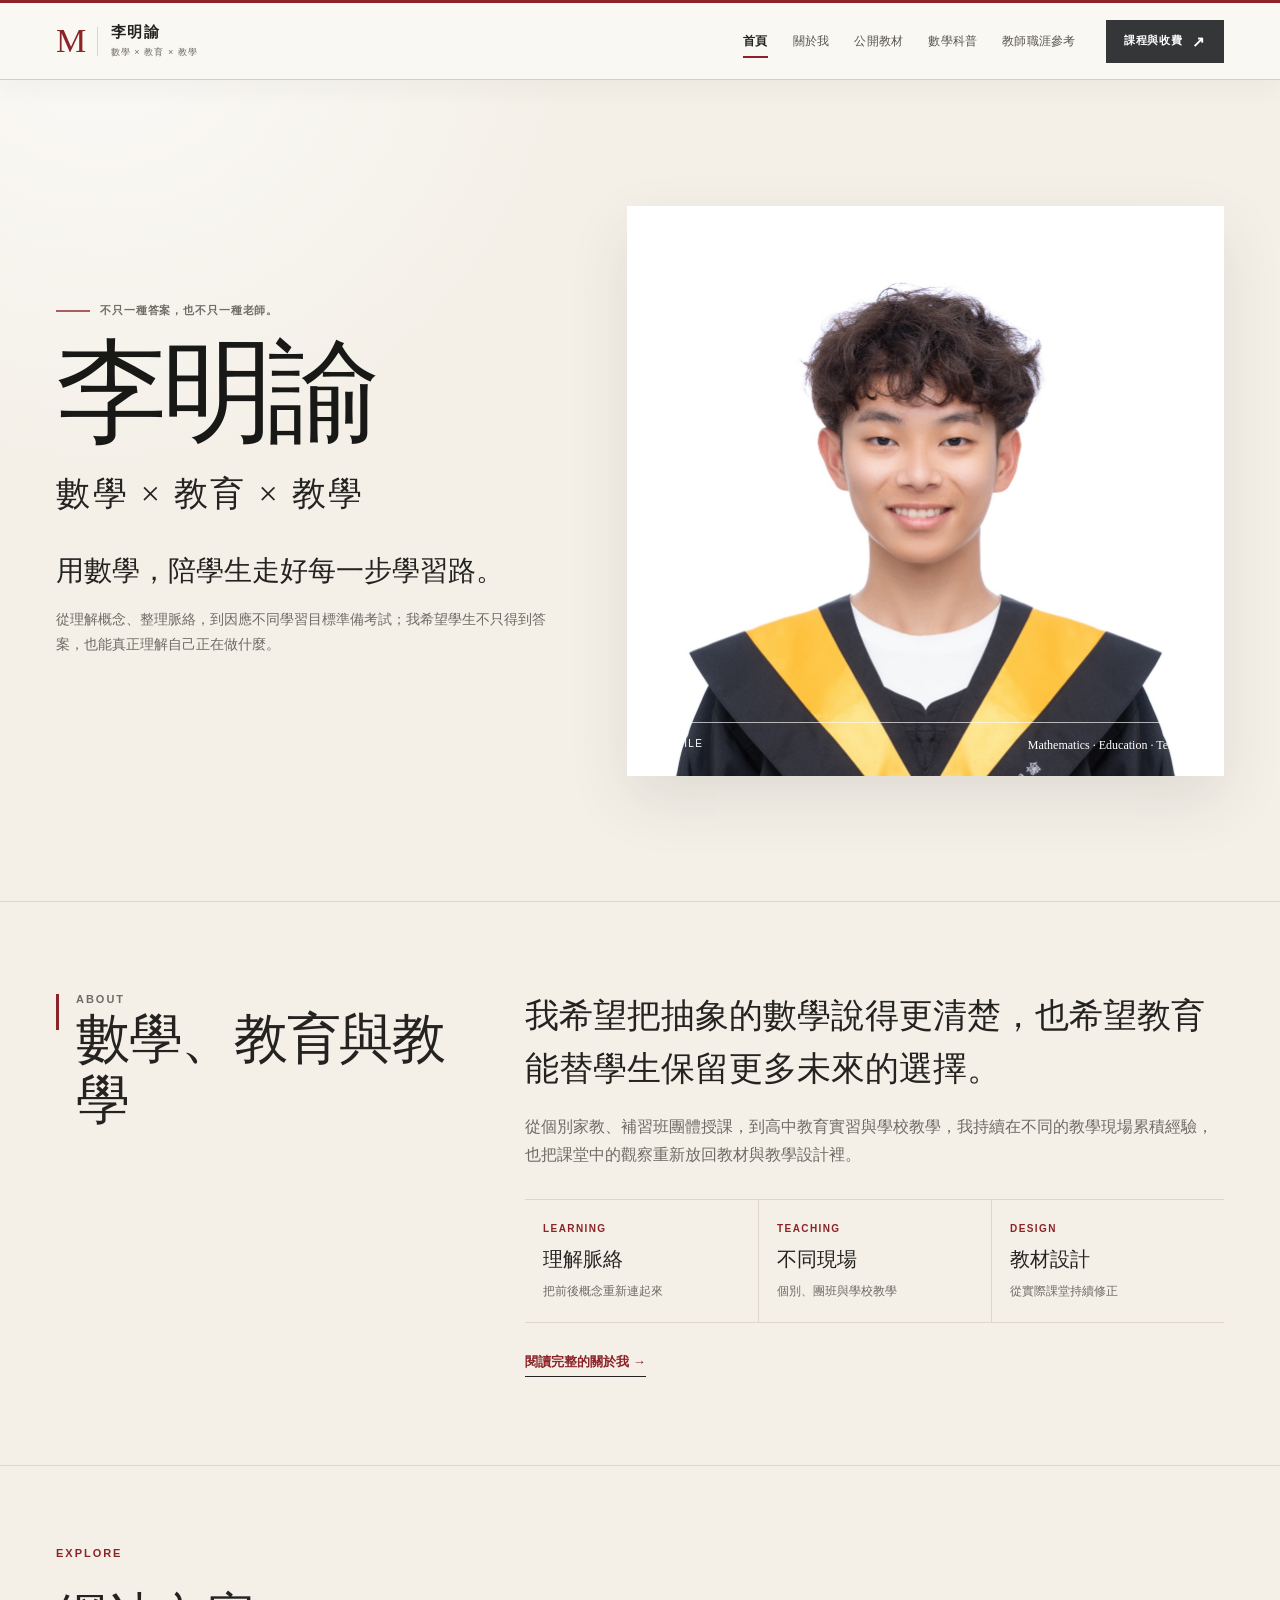
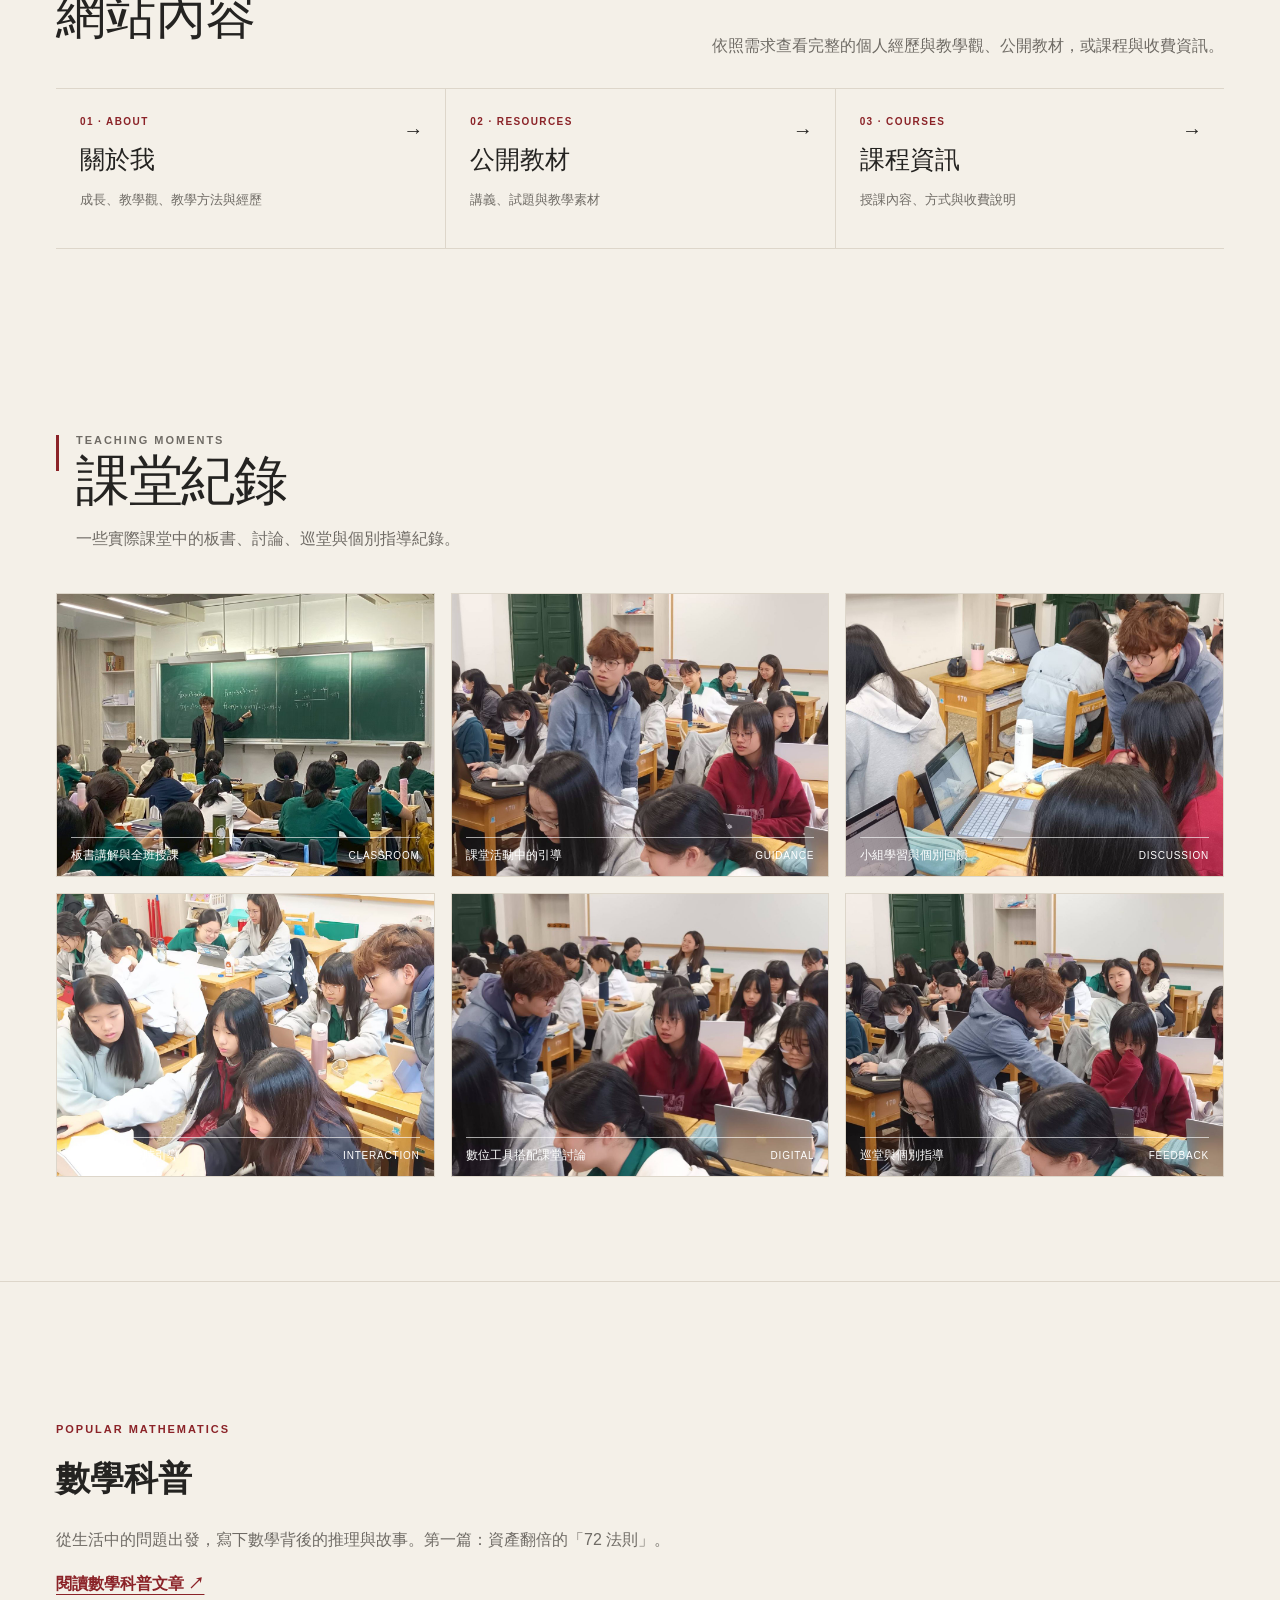
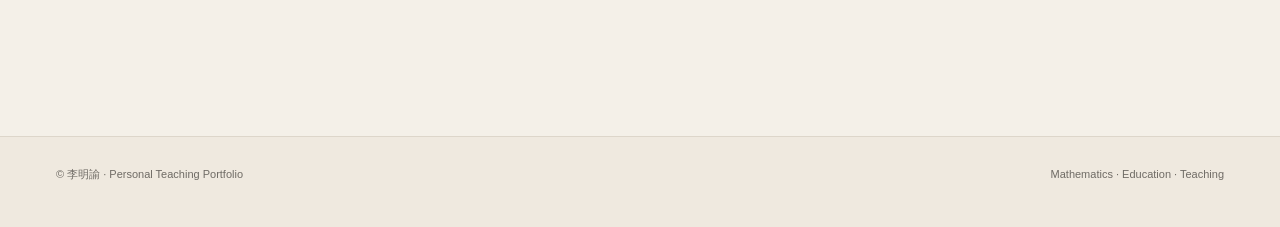
==== commit 565d75b1: "Add files via upload" ====
--- a/index.html
+++ b/index.html
@@ -927,7 +927,7 @@
 <div class="wrap nav">
 <a class="brand" href="index.html"><span class="brandmark">M</span><span><strong>李明諭</strong><small>數學 × 教育 × 教學</small></span></a>
 <div class="nav-right">
-<nav id="siteNav"><a class="active" href="index.html">首頁</a><a href="about.html">關於我</a><a href="resources.html">公開教材</a><a href="career.html">教師職涯參考</a></nav>
+<nav id="siteNav"><a class="active" href="index.html">首頁</a><a href="about.html">關於我</a><a href="resources.html">公開教材</a><a href="science.html">數學科普</a><a href="career.html">教師職涯參考</a></nav>
 <a class="nav-cta" href="courses.html">課程與收費 <span class="arrow">↗</span></a>
 <button aria-controls="siteNav" aria-expanded="false" aria-label="開啟選單" class="menu-toggle" type="button">☰</button>
 </div>
@@ -1020,7 +1020,7 @@
 </div>
 </div>
 </section>
-</main>
+<section class="border-top"><div class="wrap" style="padding-top:34px;padding-bottom:34px"><p class="eyebrow">POPULAR MATHEMATICS</p><h2 style="font-size:clamp(25px,3vw,34px);margin:10px 0">數學科普</h2><p style="max-width:660px;line-height:1.85;color:var(--muted)">從生活中的問題出發，寫下數學背後的推理與故事。第一篇：資產翻倍的「72 法則」。</p><a href="science.html" style="color:var(--sage);font-weight:700;text-decoration:underline;text-underline-offset:5px">閱讀數學科普文章 ↗</a></div></section></main>
 <footer><div class="wrap"><span>© 李明諭 · Personal Teaching Portfolio</span><span>Mathematics · Education · Teaching</span></div></footer>
 <!-- Resume Builder -->
 <script>
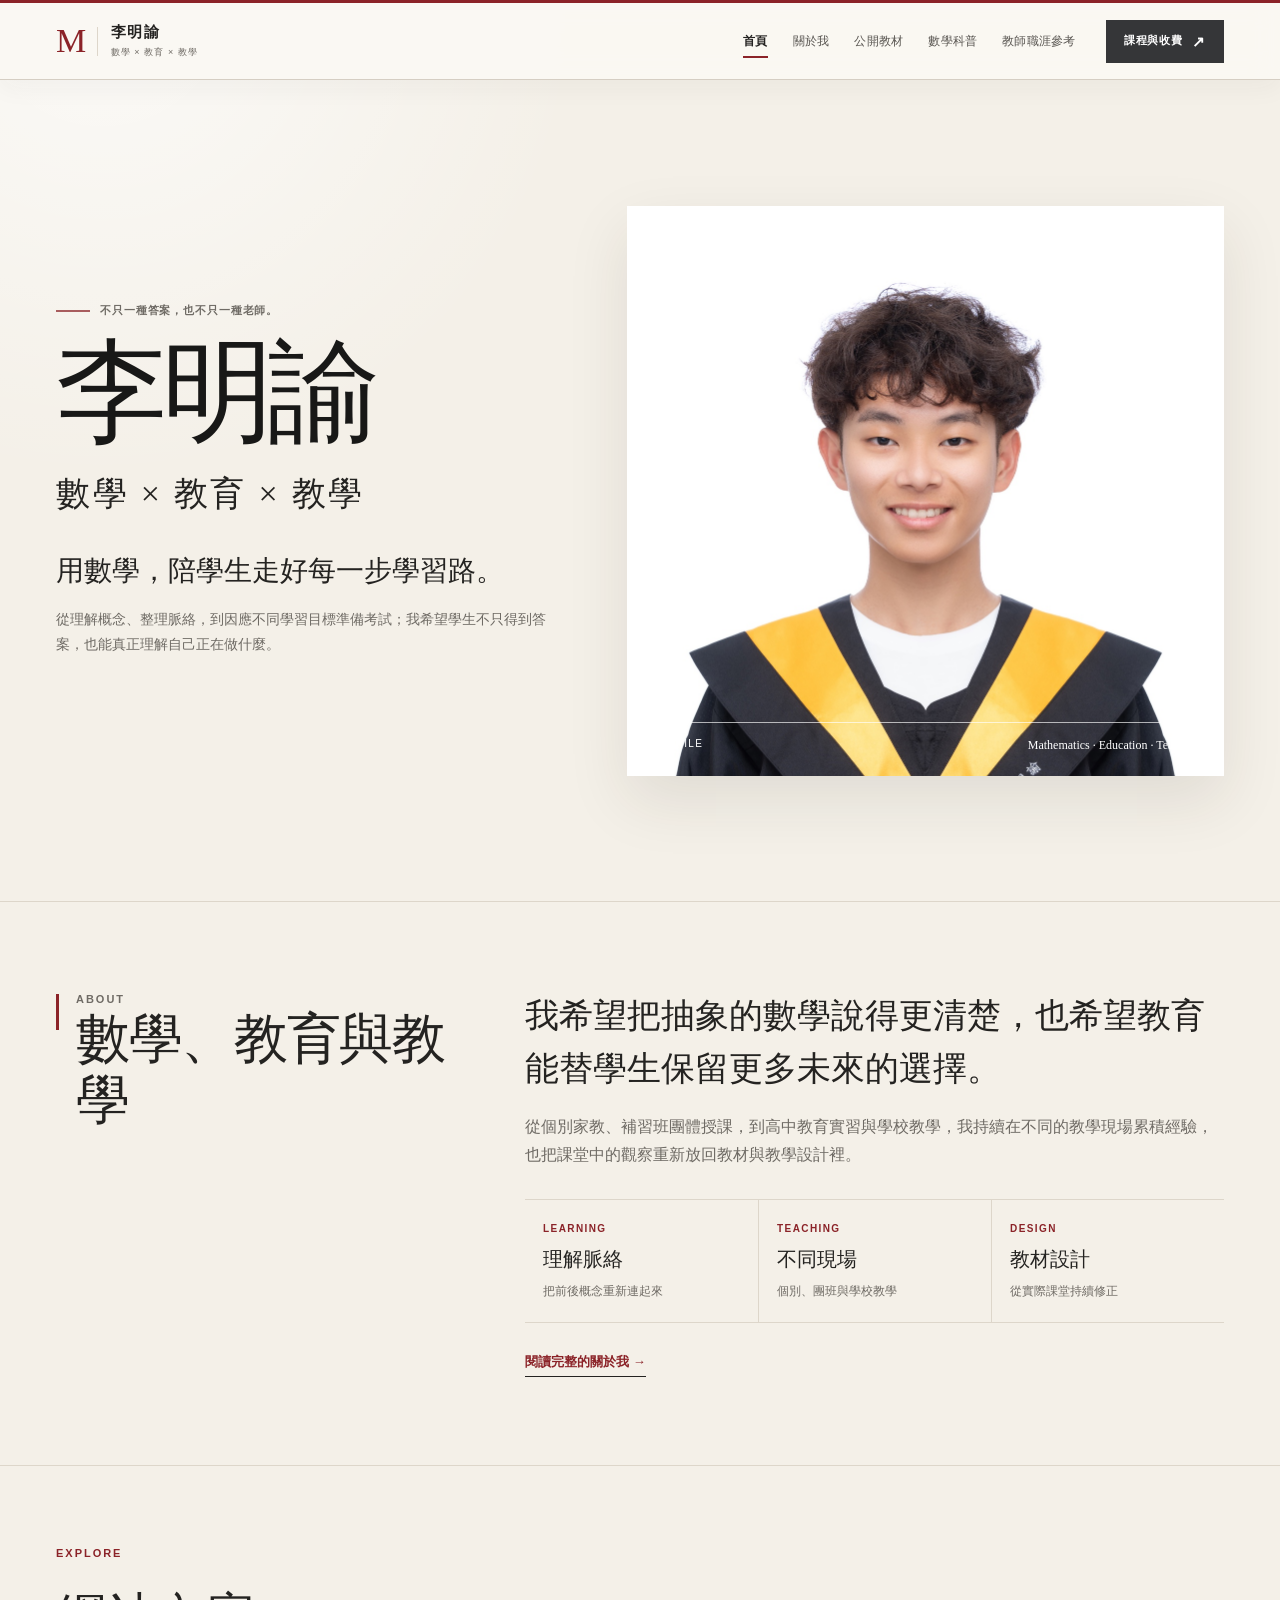
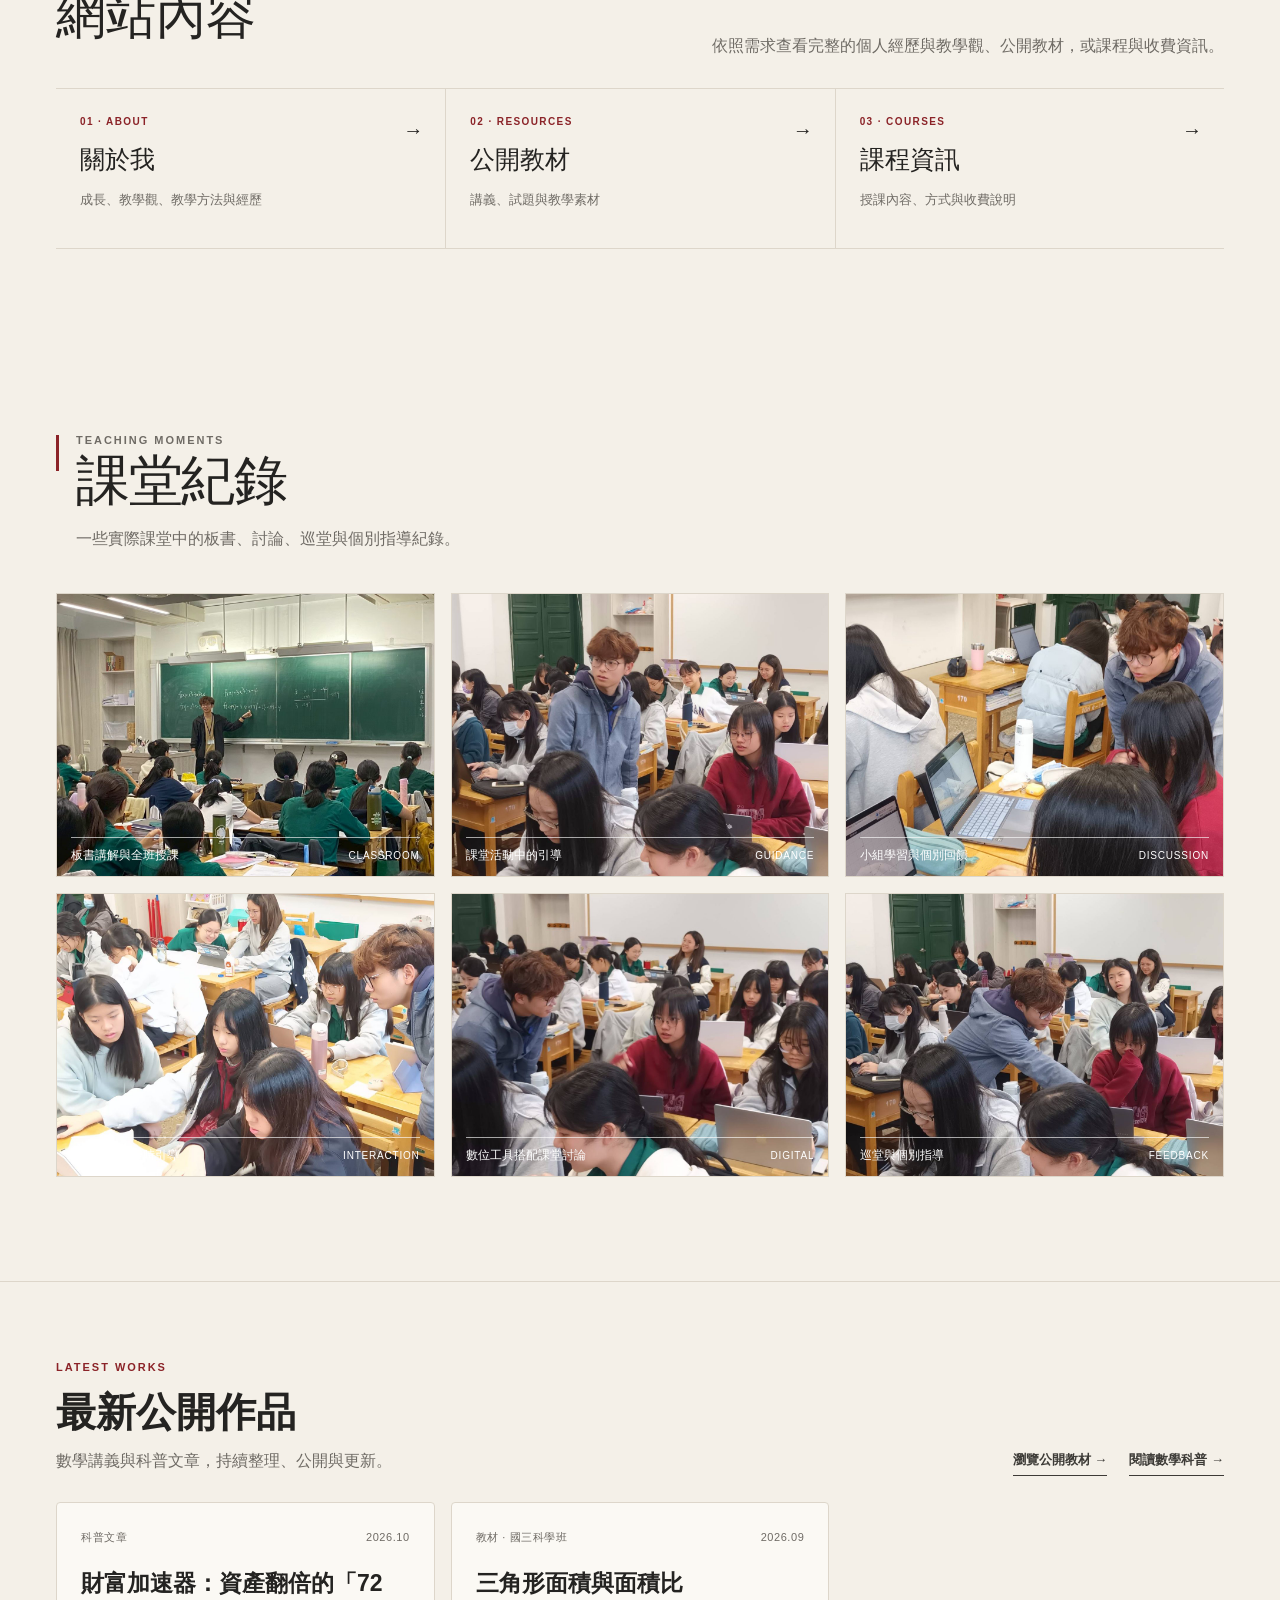
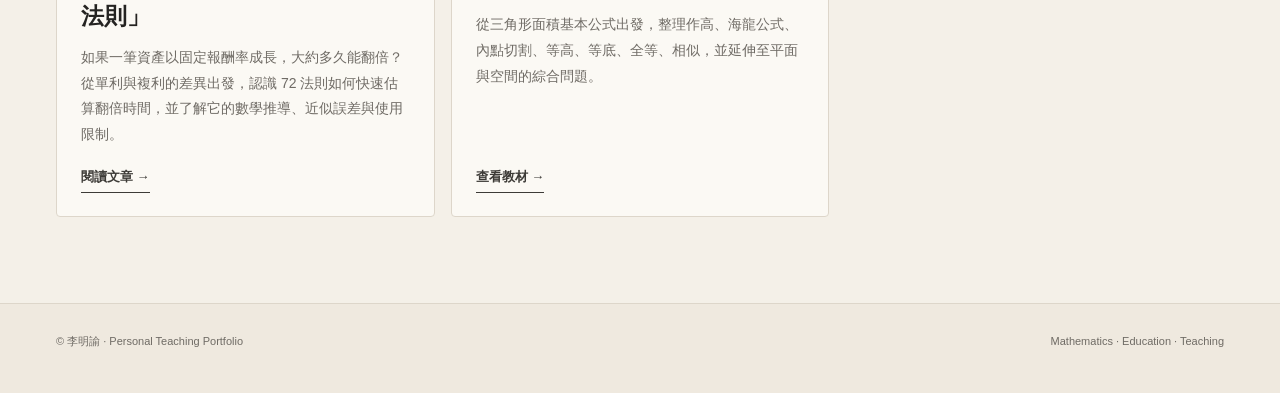
==== commit d79d236a: "Add files via upload" ====
--- a/index.html
+++ b/index.html
@@ -921,6 +921,23 @@
   .portrait .caption{display:block}
   .caption strong{display:block;margin-top:3px}
 }
+
+/* V54: homepage works share the same responsive rhythm as the site. */
+.home-latest{padding-block:76px 86px}
+.home-latest-head{display:flex;justify-content:space-between;align-items:end;gap:24px;margin-bottom:26px}
+.home-latest-head h2{font-size:clamp(27px,3.2vw,40px);margin:8px 0 10px;line-height:1.25}
+.home-latest-head p:not(.eyebrow){color:var(--muted);line-height:1.8;margin:0}
+.home-latest-destinations{display:flex;flex-wrap:wrap;gap:12px 22px;justify-content:flex-end}
+.home-latest-destinations a{font-size:13px;font-weight:700;color:var(--sage2);text-decoration:none;border-bottom:1px solid currentColor;padding-bottom:3px}
+.home-latest-grid{display:grid;grid-template-columns:repeat(3,minmax(0,1fr));gap:16px}
+.home-work-card{min-width:0;display:flex;flex-direction:column;border:1px solid var(--line);background:var(--paper2);padding:25px 24px 23px;border-radius:4px;min-height:260px}
+.home-work-meta{display:flex;justify-content:space-between;gap:10px;flex-wrap:wrap;color:var(--muted);font-size:11px;letter-spacing:.05em}
+.home-work-card h3{font-size:clamp(19px,1.8vw,23px);line-height:1.42;margin:20px 0 12px;overflow-wrap:anywhere}
+.home-work-card p{font-size:14px;color:var(--muted);line-height:1.85;margin:0 0 18px;flex:1}
+.home-work-card a{align-self:flex-start;text-decoration:none;color:var(--sage2);font-weight:700;font-size:13px;border-bottom:1px solid currentColor;padding-bottom:3px}
+.home-latest-empty{grid-column:1/-1;color:var(--muted)}
+@media(max-width:900px){.home-latest-grid{grid-template-columns:repeat(2,minmax(0,1fr))}.home-latest-head{align-items:start;flex-direction:column}.home-latest-destinations{justify-content:flex-start}}
+@media(max-width:620px){.home-latest{padding-block:58px 64px}.home-latest-grid{grid-template-columns:1fr;gap:12px}.home-work-card{min-height:0;padding:22px}.home-work-card h3{margin-top:15px}.home-latest-head{gap:16px}}
 </style></head>
 <body class="page-home">
 <header>
@@ -1020,7 +1037,15 @@
 </div>
 </div>
 </section>
-<section class="border-top"><div class="wrap" style="padding-top:34px;padding-bottom:34px"><p class="eyebrow">POPULAR MATHEMATICS</p><h2 style="font-size:clamp(25px,3vw,34px);margin:10px 0">數學科普</h2><p style="max-width:660px;line-height:1.85;color:var(--muted)">從生活中的問題出發，寫下數學背後的推理與故事。第一篇：資產翻倍的「72 法則」。</p><a href="science.html" style="color:var(--sage);font-weight:700;text-decoration:underline;text-underline-offset:5px">閱讀數學科普文章 ↗</a></div></section></main>
+<section class="home-latest border-top" id="latest-works" aria-labelledby="latest-works-title">
+<div class="wrap">
+  <div class="home-latest-head">
+    <div><p class="eyebrow">LATEST WORKS</p><h2 id="latest-works-title">最新公開作品</h2><p>數學講義與科普文章，持續整理、公開與更新。</p></div>
+    <div class="home-latest-destinations"><a href="resources.html">瀏覽公開教材 →</a><a href="science.html">閱讀數學科普 →</a></div>
+  </div>
+  <div class="home-latest-grid" id="latestWorksGrid" aria-live="polite"><p class="home-latest-empty">正在載入公開作品…</p></div>
+</div>
+</section></main>
 <footer><div class="wrap"><span>© 李明諭 · Personal Teaching Portfolio</span><span>Mathematics · Education · Teaching</span></div></footer>
 <!-- Resume Builder -->
 <script>
@@ -1188,5 +1213,7 @@
 
 
 (()=>{const b=document.querySelector('.menu-toggle'),n=document.getElementById('siteNav');if(!b||!n)return;b.addEventListener('click',()=>{const o=n.classList.toggle('open');b.setAttribute('aria-expanded',o?'true':'false');b.textContent=o?'×':'☰';});n.querySelectorAll('a').forEach(a=>a.addEventListener('click',()=>{n.classList.remove('open');b.setAttribute('aria-expanded','false');b.textContent='☰';}));})();
-</script></body>
+</script><script src="content.js" defer></script>
+<script src="catalog.js" defer></script>
+</body>
 </html>
